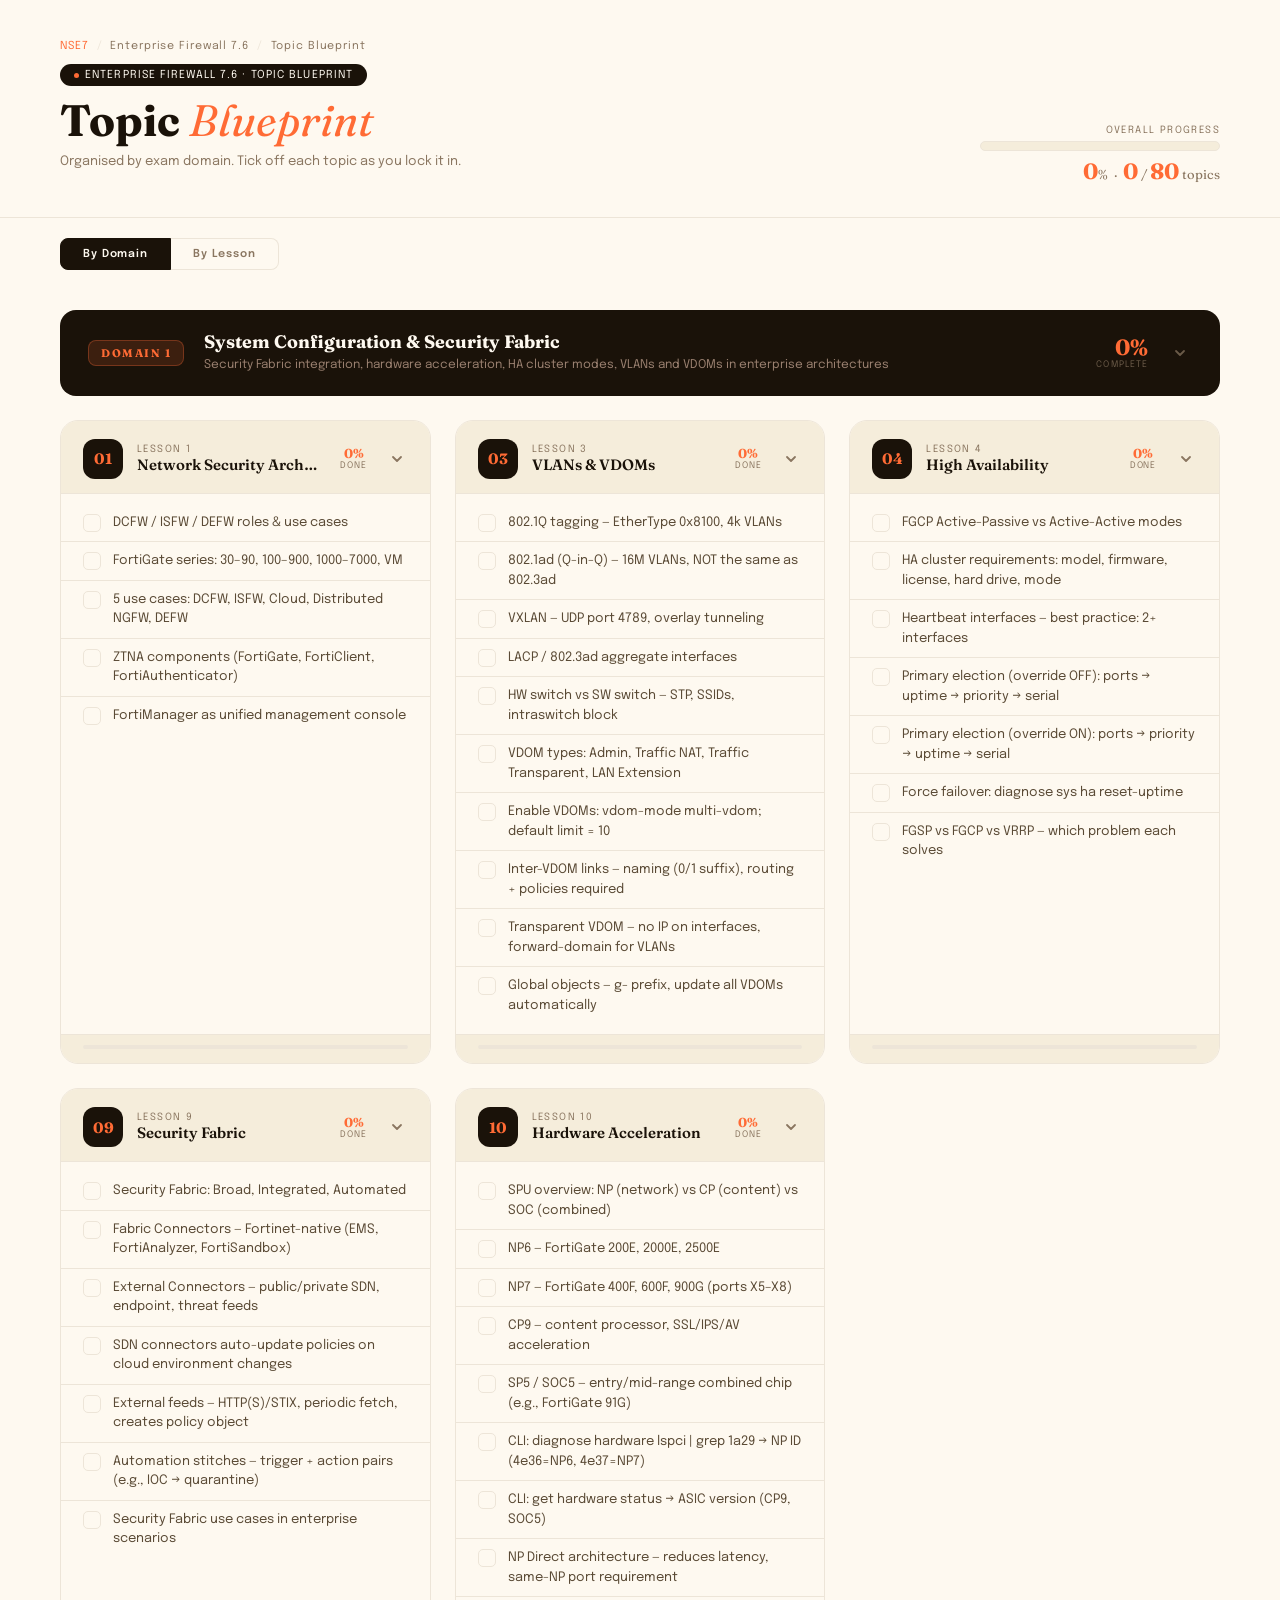
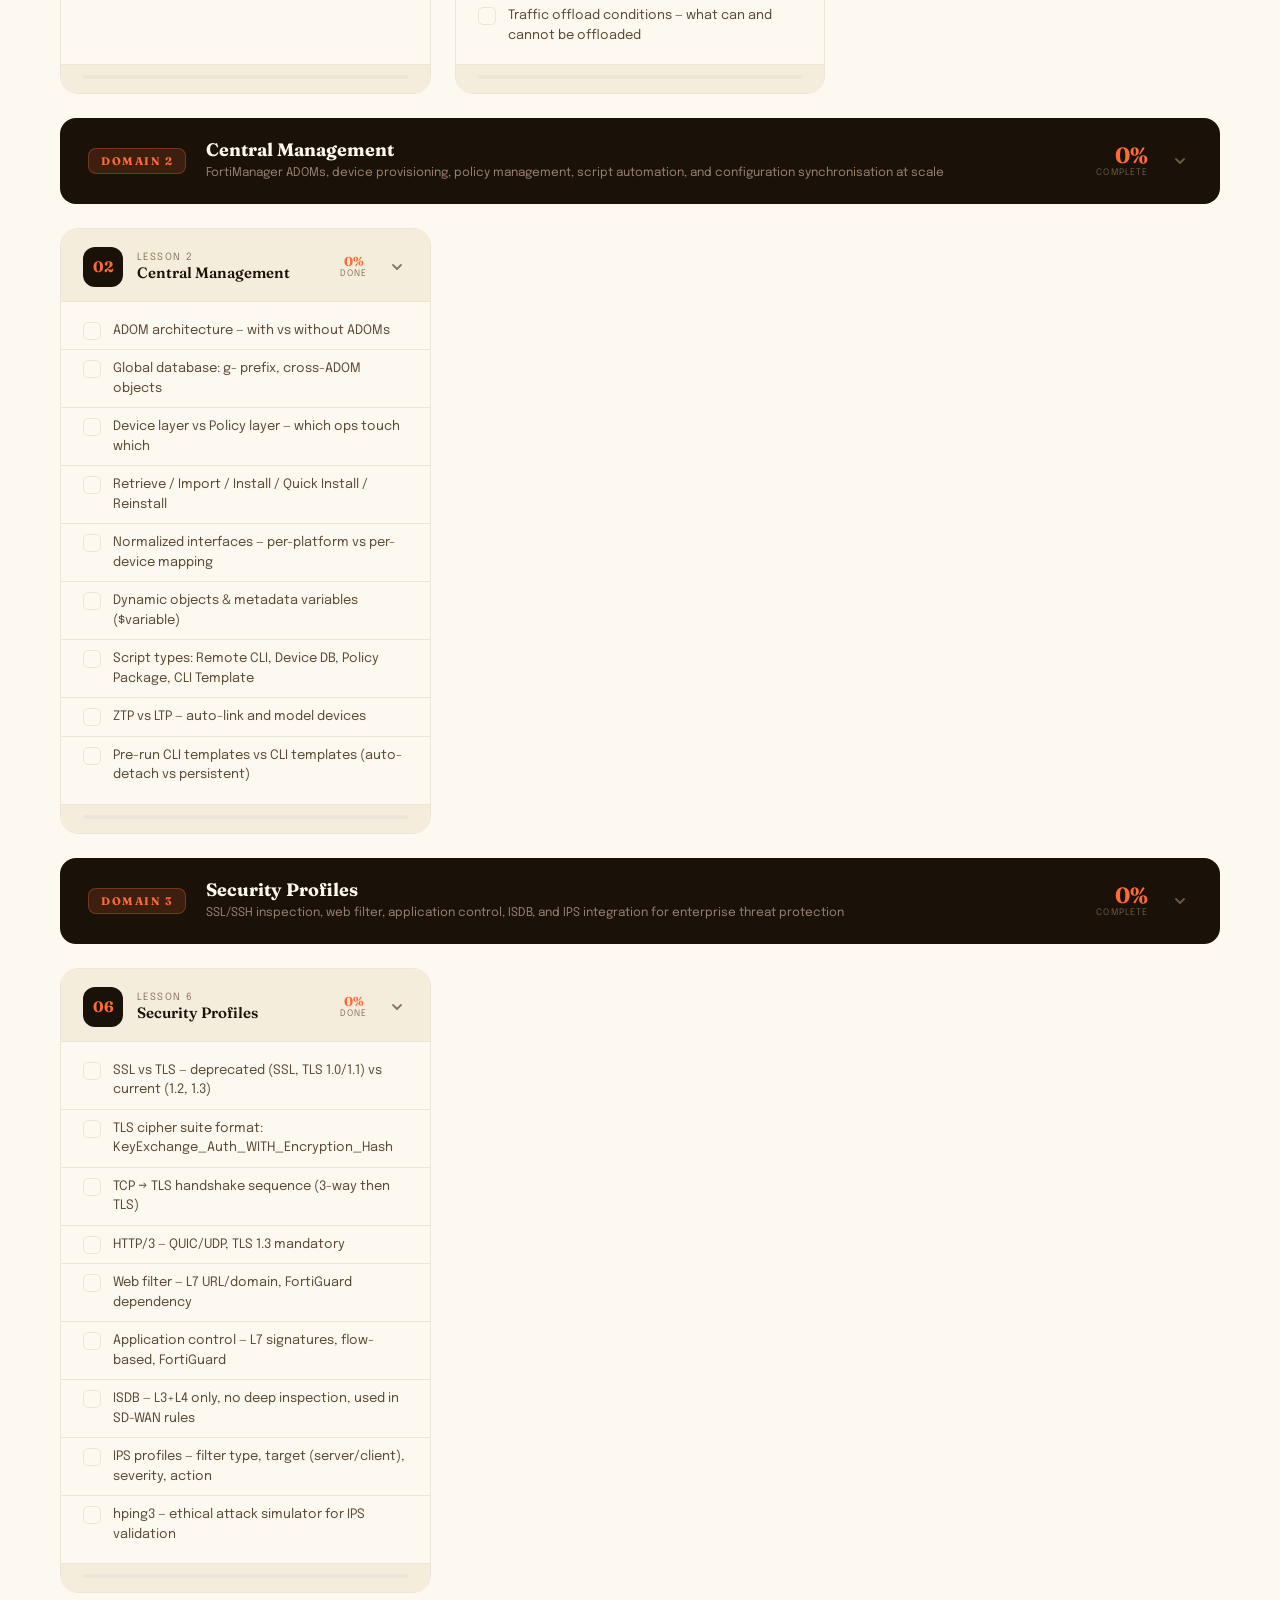
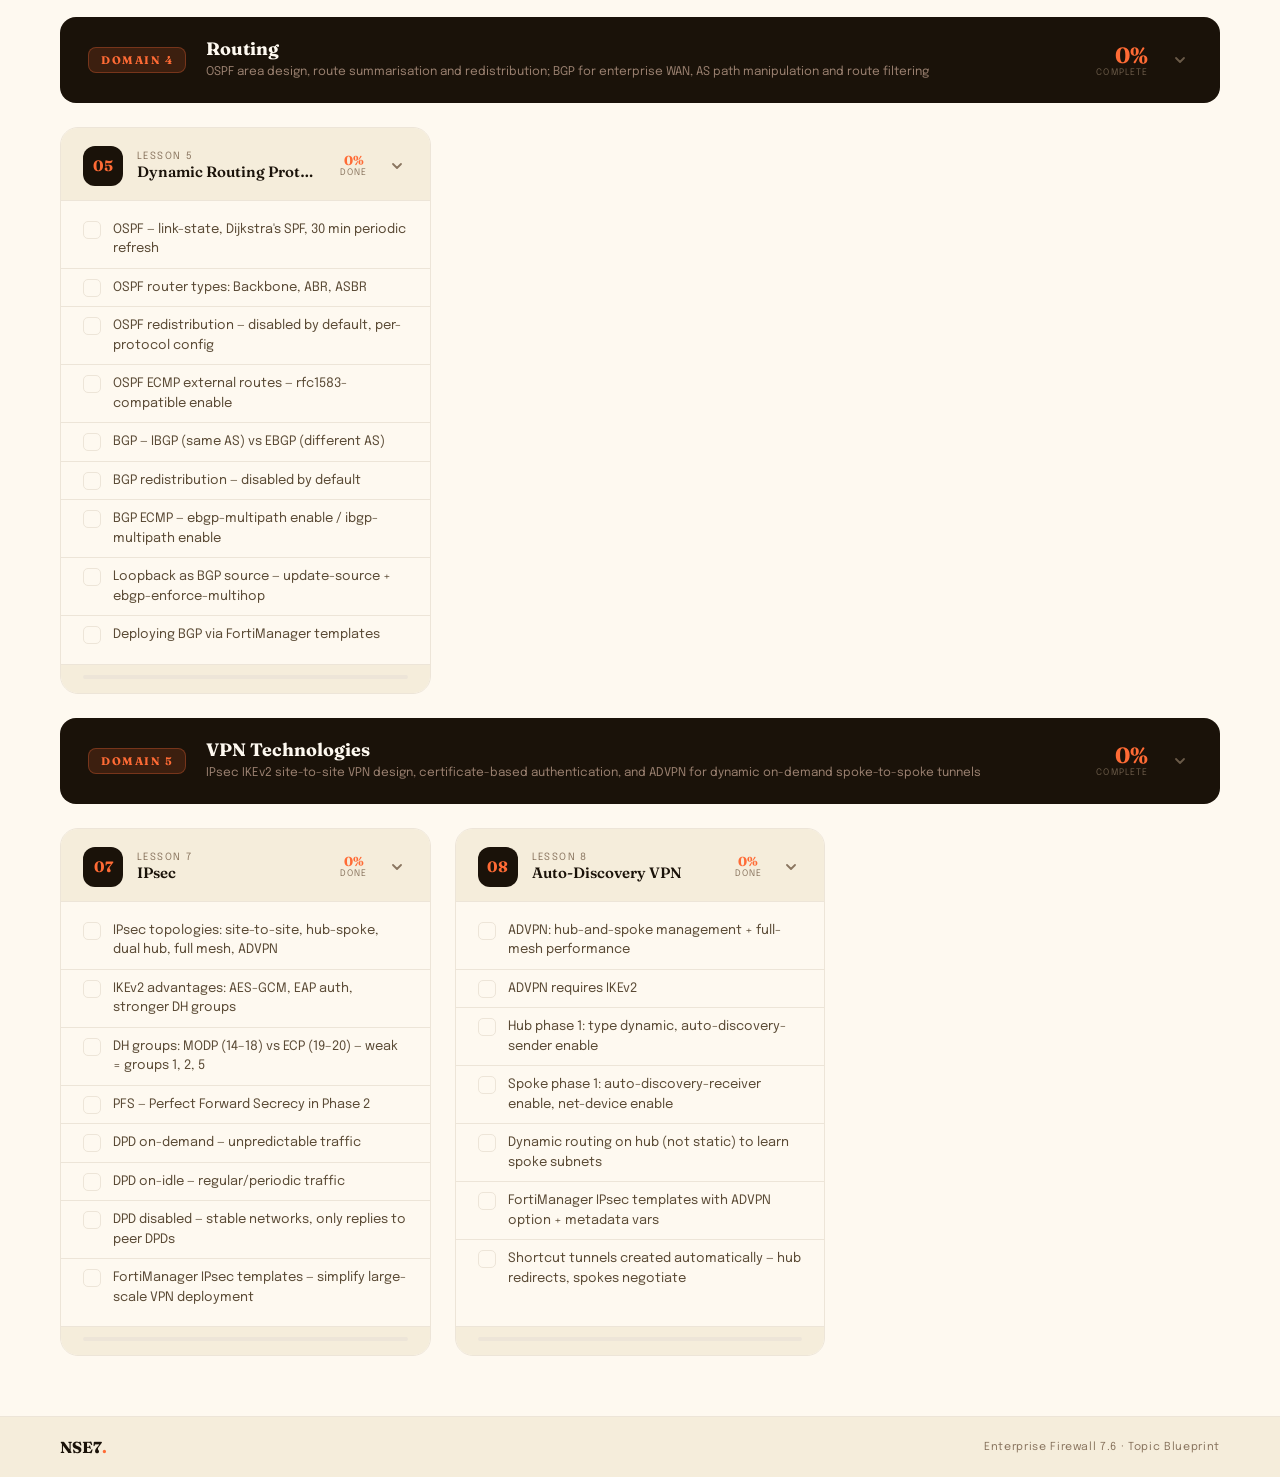
==== pages/enterprise-firewall-blueprint.html @ a0020c6c "add a" ====
<!DOCTYPE html>
<html lang="en">
<head>
<meta charset="UTF-8">
<meta name="viewport" content="width=device-width, initial-scale=1.0">
<title>Enterprise Firewall 7.6 — Topic Blueprint</title>
<link href="https://fonts.googleapis.com/css2?family=Fraunces:ital,wght@0,600;0,700;1,400&family=Epilogue:wght@300;400;500;600&display=swap" rel="stylesheet">
<link rel="stylesheet" href="../assets/template.css">
<style>
  /* ── PAGE LAYOUT ── */
  body { background: var(--cream); }

  .bp-header {
    padding: 40px 60px 32px;
    border-bottom: 1px solid var(--border);
    background: var(--cream);
    display: flex;
    align-items: flex-end;
    justify-content: space-between;
    gap: 32px;
  }
  .bp-header-left { flex: 1; }

  .bp-progress-bar-wrap {
    width: 240px;
    flex-shrink: 0;
    text-align: right;
  }
  .bp-progress-label {
    font-size: 10px;
    letter-spacing: 0.14em;
    color: var(--ink-muted);
    margin-bottom: 6px;
  }
  .bp-progress-track {
    background: var(--cream-dark);
    border: 1px solid var(--border);
    border-radius: 99px;
    height: 10px;
    overflow: hidden;
    margin-bottom: 6px;
  }
  .bp-progress-fill {
    height: 100%;
    border-radius: 99px;
    background: var(--orange);
    transition: width 0.3s ease;
    width: 0%;
  }
  .bp-progress-numbers {
    font-family: 'Fraunces', serif;
    font-size: 13px;
    color: var(--ink-muted);
  }
  .bp-progress-numbers span {
    font-size: 22px;
    color: var(--orange);
    font-weight: 700;
  }

  /* ── GRID ── */
  .bp-grid {
    display: grid;
    grid-template-columns: repeat(auto-fill, minmax(340px, 1fr));
    gap: 24px;
    padding: 40px 60px 60px;
    max-width: 1400px;
    margin: 0 auto;
  }

  /* ── DOMAIN SECTION (wraps header + cards) ── */
  .domain-section {
    grid-column: 1 / -1;
  }

  /* ── DOMAIN CARDS (collapsible sub-grid) ── */
  .domain-cards {
    display: grid;
    grid-template-columns: repeat(auto-fill, minmax(340px, 1fr));
    gap: 24px;
    padding-top: 24px;
    max-height: 5000px;
    overflow: hidden;
    opacity: 1;
    transition: max-height 0.4s ease, padding-top 0.3s ease, opacity 0.25s ease;
  }
  .domain-section.collapsed .domain-cards {
    max-height: 0;
    padding-top: 0;
    opacity: 0;
  }

  /* ── LESSON VIEW — flatten back into main grid ── */
  .bp-grid.view-lesson .domain-section  { display: contents; }
  .bp-grid.view-lesson .domain-header   { display: none !important; }
  .bp-grid.view-lesson .domain-cards    { display: contents; }

  /* ── DOMAIN HEADER ── */
  .domain-header {
    display: flex;
    align-items: center;
    gap: 20px;
    padding: 22px 28px;
    background: var(--ink);
    border-radius: 16px;
    cursor: pointer;
    user-select: none;
    transition: opacity 0.15s;
  }
  .domain-header:hover { opacity: 0.9; }

  /* ── DOMAIN CHEVRON ── */
  .domain-chevron {
    width: 24px;
    height: 24px;
    flex-shrink: 0;
    display: flex;
    align-items: center;
    justify-content: center;
    color: #6a5a48;
    transition: transform 0.22s ease;
  }
  .domain-chevron svg { display: block; }
  .domain-section.collapsed .domain-chevron { transform: rotate(-90deg); }
  .domain-num {
    font-family: 'Fraunces', serif;
    font-size: 11px;
    font-weight: 700;
    letter-spacing: 0.14em;
    color: var(--orange);
    background: rgba(255,107,53,0.15);
    border: 1px solid rgba(255,107,53,0.3);
    border-radius: 8px;
    padding: 5px 12px;
    flex-shrink: 0;
    white-space: nowrap;
  }
  .domain-text { flex: 1; min-width: 0; }
  .domain-name {
    font-family: 'Fraunces', serif;
    font-size: 18px;
    font-weight: 700;
    color: var(--cream);
    line-height: 1.1;
    margin-bottom: 4px;
  }
  .domain-desc {
    font-size: 12px;
    color: #9a8070;
    line-height: 1.5;
  }
  .domain-progress {
    flex-shrink: 0;
    text-align: right;
    min-width: 80px;
  }
  .domain-pct {
    font-family: 'Fraunces', serif;
    font-size: 22px;
    font-weight: 700;
    color: var(--orange);
    line-height: 1;
    display: block;
  }
  .domain-pct-label {
    font-size: 9px;
    letter-spacing: 0.12em;
    color: #6a5a48;
    display: block;
    margin-top: 2px;
  }

  /* ── LESSON CARD ── */
  .lesson-card {
    background: var(--cream);
    border: 1px solid var(--border);
    border-radius: 18px;
    overflow: hidden;
    display: flex;
    flex-direction: column;
  }
  .lesson-card-header {
    padding: 18px 22px 14px;
    border-bottom: 1px solid var(--border);
    display: flex;
    align-items: center;
    gap: 14px;
    background: var(--cream-dark);
    cursor: pointer;
    user-select: none;
    transition: background 0.15s;
  }
  .lesson-card-header:hover { background: #ede5d4; }
  .lesson-card.collapsed .lesson-card-header { border-bottom: none; }

  .lesson-num {
    width: 40px;
    height: 40px;
    border-radius: 12px;
    background: var(--ink);
    color: var(--orange);
    display: flex;
    align-items: center;
    justify-content: center;
    font-family: 'Fraunces', serif;
    font-size: 15px;
    font-weight: 700;
    flex-shrink: 0;
  }
  .lesson-card-title-wrap { flex: 1; min-width: 0; }
  .lesson-card-num-label {
    font-size: 10px;
    letter-spacing: 0.14em;
    color: var(--ink-muted);
    margin-bottom: 2px;
  }
  .lesson-card-title {
    font-family: 'Fraunces', serif;
    font-size: 15px;
    font-weight: 600;
    color: var(--ink);
    line-height: 1.2;
    white-space: nowrap;
    overflow: hidden;
    text-overflow: ellipsis;
  }
  .lesson-card-mini-bar {
    width: 36px;
    flex-shrink: 0;
    text-align: center;
  }
  .lesson-pct {
    font-family: 'Fraunces', serif;
    font-size: 13px;
    font-weight: 700;
    color: var(--orange);
    line-height: 1;
    display: block;
  }
  .lesson-pct-label {
    font-size: 9px;
    letter-spacing: 0.1em;
    color: var(--ink-muted);
    display: block;
    margin-top: 1px;
  }

  /* ── CHEVRON ── */
  .lesson-chevron {
    width: 22px;
    height: 22px;
    flex-shrink: 0;
    display: flex;
    align-items: center;
    justify-content: center;
    color: var(--ink-muted);
    transition: transform 0.22s ease;
  }
  .lesson-chevron svg { display: block; }
  .lesson-card.collapsed .lesson-chevron { transform: rotate(-90deg); }

  /* ── TOPIC LIST (collapsible) ── */
  .topic-list {
    list-style: none;
    padding: 10px 0;
    flex: 1;
    max-height: 2000px;
    overflow: hidden;
    transition: max-height 0.3s ease, padding 0.3s ease;
  }
  .lesson-card.collapsed .topic-list {
    max-height: 0;
    padding-top: 0;
    padding-bottom: 0;
  }

  .topic-item {
    display: flex;
    align-items: flex-start;
    gap: 12px;
    padding: 9px 22px;
    cursor: pointer;
    transition: background 0.12s;
    border-bottom: 1px solid var(--border);
    user-select: none;
  }
  .topic-item:last-child { border-bottom: none; }
  .topic-item:hover { background: var(--orange-light); }
  .topic-item.done { background: var(--green-light); }
  .topic-item.done:hover { background: #dff0e0; }

  .topic-check {
    width: 18px;
    height: 18px;
    border: 1.5px solid var(--border);
    border-radius: 5px;
    flex-shrink: 0;
    margin-top: 1px;
    transition: background 0.15s, border-color 0.15s;
    display: flex;
    align-items: center;
    justify-content: center;
    position: relative;
  }
  .topic-item.done .topic-check {
    background: var(--green);
    border-color: var(--green);
  }
  .topic-item.done .topic-check::after {
    content: '';
    width: 10px;
    height: 6px;
    border-left: 2px solid white;
    border-bottom: 2px solid white;
    transform: rotate(-45deg) translateY(-1px);
    display: block;
  }
  .topic-text {
    font-size: 13px;
    color: var(--ink-soft);
    line-height: 1.5;
    flex: 1;
  }
  .topic-item.done .topic-text {
    text-decoration: line-through;
    color: var(--ink-muted);
  }

  /* ── LESSON FOOTER ── */
  .lesson-card-footer {
    padding: 10px 22px 14px;
    border-top: 1px solid var(--border);
    background: var(--cream-dark);
    max-height: 60px;
    overflow: hidden;
    transition: max-height 0.3s ease, padding 0.3s ease, opacity 0.2s ease;
  }
  .lesson-card.collapsed .lesson-card-footer {
    max-height: 0;
    padding-top: 0;
    padding-bottom: 0;
    opacity: 0;
  }
  .lesson-track-wrap {
    background: var(--border);
    border-radius: 99px;
    height: 4px;
    overflow: hidden;
  }
  .lesson-track-fill {
    height: 100%;
    border-radius: 99px;
    background: var(--green);
    transition: width 0.3s ease;
    width: 0%;
  }

  /* ── VIEW TOGGLE ── */
  .view-toggle {
    display: flex;
    align-items: center;
    gap: 0;
    padding: 20px 60px 0;
    max-width: 1400px;
    margin: 0 auto;
  }
  .view-btn {
    padding: 9px 22px;
    font-size: 11px;
    font-family: 'Epilogue', sans-serif;
    font-weight: 600;
    letter-spacing: 0.08em;
    border: 1px solid var(--border);
    background: var(--cream);
    color: var(--ink-muted);
    cursor: pointer;
    transition: background 0.15s, color 0.15s;
    white-space: nowrap;
  }
  .view-btn:first-child { border-radius: 8px 0 0 8px; }
  .view-btn:last-child  { border-radius: 0 8px 8px 0; border-left: none; }
  .view-btn:hover:not(.active) { background: var(--cream-dark); color: var(--ink); }
  .view-btn.active { background: var(--ink); color: var(--cream); border-color: var(--ink); }

  /* ── RESPONSIVE ── */
  @media (max-width: 900px) {
    .bp-header { padding: 24px 20px 24px; flex-direction: column; align-items: flex-start; }
    .bp-progress-bar-wrap { width: 100%; text-align: left; }
    .view-toggle { padding: 16px 16px 0; }
    .bp-grid { padding: 24px 16px 40px; grid-template-columns: 1fr; }
    .domain-header { flex-wrap: wrap; gap: 12px; }
    .domain-progress { min-width: auto; }
  }
</style>
</head>
<body>

<header class="bp-header">
  <div class="bp-header-left">
    <div class="breadcrumb">
      <a href="../index.html">NSE7</a>
      <span class="breadcrumb-sep">/</span>
      <span>Enterprise Firewall 7.6</span>
      <span class="breadcrumb-sep">/</span>
      <span>Topic Blueprint</span>
    </div>
    <div class="day-badge" style="margin-bottom:12px;">
      <span class="day-badge-dot"></span>
      ENTERPRISE FIREWALL 7.6 · TOPIC BLUEPRINT
    </div>
    <h1>Topic <em>Blueprint</em></h1>
    <p style="font-size:13px;color:var(--ink-muted);margin-top:8px;line-height:1.6;">Organised by exam domain. Tick off each topic as you lock it in.</p>
  </div>
  <div class="bp-progress-bar-wrap">
    <div class="bp-progress-label">OVERALL PROGRESS</div>
    <div class="bp-progress-track">
      <div class="bp-progress-fill" id="global-bar"></div>
    </div>
    <div class="bp-progress-numbers">
      <span id="global-pct">0</span>% &nbsp;·&nbsp; <span id="global-done">0</span> / <span id="global-total">0</span> topics
    </div>
  </div>
</header>

<div class="view-toggle">
  <button class="view-btn active" onclick="setView('domain', this)">By Domain</button>
  <button class="view-btn" onclick="setView('lesson', this)">By Lesson</button>
</div>

<div class="bp-grid">


  <!-- ════════════════════════════════════════════
       DOMAIN 1 — SYSTEM CONFIGURATION & SECURITY FABRIC
       Lessons: 1, 3, 4, 9, 10
       ════════════════════════════════════════════ -->
  <div class="domain-section" data-domain="d1">
  <div class="domain-header" onclick="toggleDomain(this.closest('.domain-section'))">
    <div class="domain-num">DOMAIN 1</div>
    <div class="domain-text">
      <div class="domain-name">System Configuration &amp; Security Fabric</div>
      <div class="domain-desc">Security Fabric integration, hardware acceleration, HA cluster modes, VLANs and VDOMs in enterprise architectures</div>
    </div>
    <div class="domain-progress">
      <span class="domain-pct" id="dpct-d1">0%</span>
      <span class="domain-pct-label">COMPLETE</span>
    </div>
    <div class="domain-chevron">
      <svg width="12" height="12" viewBox="0 0 12 12" fill="none"><path d="M2 4l4 4 4-4" stroke="currentColor" stroke-width="1.8" stroke-linecap="round" stroke-linejoin="round"/></svg>
    </div>
  </div>
  <div class="domain-cards">

  <!-- L1 -->
  <div class="lesson-card" data-lesson="1" data-domain="d1">
    <div class="lesson-card-header" onclick="toggleCard(this.closest('.lesson-card'))">
      <div class="lesson-num">01</div>
      <div class="lesson-card-title-wrap">
        <div class="lesson-card-num-label">LESSON 1</div>
        <div class="lesson-card-title">Network Security Architecture</div>
      </div>
      <div class="lesson-card-mini-bar">
        <span class="lesson-pct" id="pct-1">0%</span>
        <span class="lesson-pct-label">DONE</span>
      </div>
      <div class="lesson-chevron">
        <svg width="12" height="12" viewBox="0 0 12 12" fill="none"><path d="M2 4l4 4 4-4" stroke="currentColor" stroke-width="1.8" stroke-linecap="round" stroke-linejoin="round"/></svg>
      </div>
    </div>
    <ul class="topic-list">
      <li class="topic-item" onclick="event.stopPropagation(); toggleTopic(this, 1)"><div class="topic-check"></div><span class="topic-text">DCFW / ISFW / DEFW roles &amp; use cases</span></li>
      <li class="topic-item" onclick="event.stopPropagation(); toggleTopic(this, 1)"><div class="topic-check"></div><span class="topic-text">FortiGate series: 30–90, 100–900, 1000–7000, VM</span></li>
      <li class="topic-item" onclick="event.stopPropagation(); toggleTopic(this, 1)"><div class="topic-check"></div><span class="topic-text">5 use cases: DCFW, ISFW, Cloud, Distributed NGFW, DEFW</span></li>
      <li class="topic-item" onclick="event.stopPropagation(); toggleTopic(this, 1)"><div class="topic-check"></div><span class="topic-text">ZTNA components (FortiGate, FortiClient, FortiAuthenticator)</span></li>
      <li class="topic-item" onclick="event.stopPropagation(); toggleTopic(this, 1)"><div class="topic-check"></div><span class="topic-text">FortiManager as unified management console</span></li>
    </ul>
    <div class="lesson-card-footer">
      <div class="lesson-track-wrap"><div class="lesson-track-fill" id="bar-1"></div></div>
    </div>
  </div>

  <!-- L3 -->
  <div class="lesson-card" data-lesson="3" data-domain="d1">
    <div class="lesson-card-header" onclick="toggleCard(this.closest('.lesson-card'))">
      <div class="lesson-num">03</div>
      <div class="lesson-card-title-wrap">
        <div class="lesson-card-num-label">LESSON 3</div>
        <div class="lesson-card-title">VLANs &amp; VDOMs</div>
      </div>
      <div class="lesson-card-mini-bar">
        <span class="lesson-pct" id="pct-3">0%</span>
        <span class="lesson-pct-label">DONE</span>
      </div>
      <div class="lesson-chevron">
        <svg width="12" height="12" viewBox="0 0 12 12" fill="none"><path d="M2 4l4 4 4-4" stroke="currentColor" stroke-width="1.8" stroke-linecap="round" stroke-linejoin="round"/></svg>
      </div>
    </div>
    <ul class="topic-list">
      <li class="topic-item" onclick="event.stopPropagation(); toggleTopic(this, 3)"><div class="topic-check"></div><span class="topic-text">802.1Q tagging — EtherType 0x8100, 4k VLANs</span></li>
      <li class="topic-item" onclick="event.stopPropagation(); toggleTopic(this, 3)"><div class="topic-check"></div><span class="topic-text">802.1ad (Q-in-Q) — 16M VLANs, NOT the same as 802.3ad</span></li>
      <li class="topic-item" onclick="event.stopPropagation(); toggleTopic(this, 3)"><div class="topic-check"></div><span class="topic-text">VXLAN — UDP port 4789, overlay tunneling</span></li>
      <li class="topic-item" onclick="event.stopPropagation(); toggleTopic(this, 3)"><div class="topic-check"></div><span class="topic-text">LACP / 802.3ad aggregate interfaces</span></li>
      <li class="topic-item" onclick="event.stopPropagation(); toggleTopic(this, 3)"><div class="topic-check"></div><span class="topic-text">HW switch vs SW switch — STP, SSIDs, intraswitch block</span></li>
      <li class="topic-item" onclick="event.stopPropagation(); toggleTopic(this, 3)"><div class="topic-check"></div><span class="topic-text">VDOM types: Admin, Traffic NAT, Traffic Transparent, LAN Extension</span></li>
      <li class="topic-item" onclick="event.stopPropagation(); toggleTopic(this, 3)"><div class="topic-check"></div><span class="topic-text">Enable VDOMs: vdom-mode multi-vdom; default limit = 10</span></li>
      <li class="topic-item" onclick="event.stopPropagation(); toggleTopic(this, 3)"><div class="topic-check"></div><span class="topic-text">Inter-VDOM links — naming (0/1 suffix), routing + policies required</span></li>
      <li class="topic-item" onclick="event.stopPropagation(); toggleTopic(this, 3)"><div class="topic-check"></div><span class="topic-text">Transparent VDOM — no IP on interfaces, forward-domain for VLANs</span></li>
      <li class="topic-item" onclick="event.stopPropagation(); toggleTopic(this, 3)"><div class="topic-check"></div><span class="topic-text">Global objects — g- prefix, update all VDOMs automatically</span></li>
    </ul>
    <div class="lesson-card-footer">
      <div class="lesson-track-wrap"><div class="lesson-track-fill" id="bar-3"></div></div>
    </div>
  </div>

  <!-- L4 -->
  <div class="lesson-card" data-lesson="4" data-domain="d1">
    <div class="lesson-card-header" onclick="toggleCard(this.closest('.lesson-card'))">
      <div class="lesson-num">04</div>
      <div class="lesson-card-title-wrap">
        <div class="lesson-card-num-label">LESSON 4</div>
        <div class="lesson-card-title">High Availability</div>
      </div>
      <div class="lesson-card-mini-bar">
        <span class="lesson-pct" id="pct-4">0%</span>
        <span class="lesson-pct-label">DONE</span>
      </div>
      <div class="lesson-chevron">
        <svg width="12" height="12" viewBox="0 0 12 12" fill="none"><path d="M2 4l4 4 4-4" stroke="currentColor" stroke-width="1.8" stroke-linecap="round" stroke-linejoin="round"/></svg>
      </div>
    </div>
    <ul class="topic-list">
      <li class="topic-item" onclick="event.stopPropagation(); toggleTopic(this, 4)"><div class="topic-check"></div><span class="topic-text">FGCP Active-Passive vs Active-Active modes</span></li>
      <li class="topic-item" onclick="event.stopPropagation(); toggleTopic(this, 4)"><div class="topic-check"></div><span class="topic-text">HA cluster requirements: model, firmware, license, hard drive, mode</span></li>
      <li class="topic-item" onclick="event.stopPropagation(); toggleTopic(this, 4)"><div class="topic-check"></div><span class="topic-text">Heartbeat interfaces — best practice: 2+ interfaces</span></li>
      <li class="topic-item" onclick="event.stopPropagation(); toggleTopic(this, 4)"><div class="topic-check"></div><span class="topic-text">Primary election (override OFF): ports → uptime → priority → serial</span></li>
      <li class="topic-item" onclick="event.stopPropagation(); toggleTopic(this, 4)"><div class="topic-check"></div><span class="topic-text">Primary election (override ON): ports → priority → uptime → serial</span></li>
      <li class="topic-item" onclick="event.stopPropagation(); toggleTopic(this, 4)"><div class="topic-check"></div><span class="topic-text">Force failover: diagnose sys ha reset-uptime</span></li>
      <li class="topic-item" onclick="event.stopPropagation(); toggleTopic(this, 4)"><div class="topic-check"></div><span class="topic-text">FGSP vs FGCP vs VRRP — which problem each solves</span></li>
    </ul>
    <div class="lesson-card-footer">
      <div class="lesson-track-wrap"><div class="lesson-track-fill" id="bar-4"></div></div>
    </div>
  </div>

  <!-- L9 -->
  <div class="lesson-card" data-lesson="9" data-domain="d1">
    <div class="lesson-card-header" onclick="toggleCard(this.closest('.lesson-card'))">
      <div class="lesson-num">09</div>
      <div class="lesson-card-title-wrap">
        <div class="lesson-card-num-label">LESSON 9</div>
        <div class="lesson-card-title">Security Fabric</div>
      </div>
      <div class="lesson-card-mini-bar">
        <span class="lesson-pct" id="pct-9">0%</span>
        <span class="lesson-pct-label">DONE</span>
      </div>
      <div class="lesson-chevron">
        <svg width="12" height="12" viewBox="0 0 12 12" fill="none"><path d="M2 4l4 4 4-4" stroke="currentColor" stroke-width="1.8" stroke-linecap="round" stroke-linejoin="round"/></svg>
      </div>
    </div>
    <ul class="topic-list">
      <li class="topic-item" onclick="event.stopPropagation(); toggleTopic(this, 9)"><div class="topic-check"></div><span class="topic-text">Security Fabric: Broad, Integrated, Automated</span></li>
      <li class="topic-item" onclick="event.stopPropagation(); toggleTopic(this, 9)"><div class="topic-check"></div><span class="topic-text">Fabric Connectors — Fortinet-native (EMS, FortiAnalyzer, FortiSandbox)</span></li>
      <li class="topic-item" onclick="event.stopPropagation(); toggleTopic(this, 9)"><div class="topic-check"></div><span class="topic-text">External Connectors — public/private SDN, endpoint, threat feeds</span></li>
      <li class="topic-item" onclick="event.stopPropagation(); toggleTopic(this, 9)"><div class="topic-check"></div><span class="topic-text">SDN connectors auto-update policies on cloud environment changes</span></li>
      <li class="topic-item" onclick="event.stopPropagation(); toggleTopic(this, 9)"><div class="topic-check"></div><span class="topic-text">External feeds — HTTP(S)/STIX, periodic fetch, creates policy object</span></li>
      <li class="topic-item" onclick="event.stopPropagation(); toggleTopic(this, 9)"><div class="topic-check"></div><span class="topic-text">Automation stitches — trigger + action pairs (e.g., IOC → quarantine)</span></li>
      <li class="topic-item" onclick="event.stopPropagation(); toggleTopic(this, 9)"><div class="topic-check"></div><span class="topic-text">Security Fabric use cases in enterprise scenarios</span></li>
    </ul>
    <div class="lesson-card-footer">
      <div class="lesson-track-wrap"><div class="lesson-track-fill" id="bar-9"></div></div>
    </div>
  </div>

  <!-- L10 -->
  <div class="lesson-card" data-lesson="10" data-domain="d1">
    <div class="lesson-card-header" onclick="toggleCard(this.closest('.lesson-card'))">
      <div class="lesson-num">10</div>
      <div class="lesson-card-title-wrap">
        <div class="lesson-card-num-label">LESSON 10</div>
        <div class="lesson-card-title">Hardware Acceleration</div>
      </div>
      <div class="lesson-card-mini-bar">
        <span class="lesson-pct" id="pct-10">0%</span>
        <span class="lesson-pct-label">DONE</span>
      </div>
      <div class="lesson-chevron">
        <svg width="12" height="12" viewBox="0 0 12 12" fill="none"><path d="M2 4l4 4 4-4" stroke="currentColor" stroke-width="1.8" stroke-linecap="round" stroke-linejoin="round"/></svg>
      </div>
    </div>
    <ul class="topic-list">
      <li class="topic-item" onclick="event.stopPropagation(); toggleTopic(this, 10)"><div class="topic-check"></div><span class="topic-text">SPU overview: NP (network) vs CP (content) vs SOC (combined)</span></li>
      <li class="topic-item" onclick="event.stopPropagation(); toggleTopic(this, 10)"><div class="topic-check"></div><span class="topic-text">NP6 — FortiGate 200E, 2000E, 2500E</span></li>
      <li class="topic-item" onclick="event.stopPropagation(); toggleTopic(this, 10)"><div class="topic-check"></div><span class="topic-text">NP7 — FortiGate 400F, 600F, 900G (ports X5–X8)</span></li>
      <li class="topic-item" onclick="event.stopPropagation(); toggleTopic(this, 10)"><div class="topic-check"></div><span class="topic-text">CP9 — content processor, SSL/IPS/AV acceleration</span></li>
      <li class="topic-item" onclick="event.stopPropagation(); toggleTopic(this, 10)"><div class="topic-check"></div><span class="topic-text">SP5 / SOC5 — entry/mid-range combined chip (e.g., FortiGate 91G)</span></li>
      <li class="topic-item" onclick="event.stopPropagation(); toggleTopic(this, 10)"><div class="topic-check"></div><span class="topic-text">CLI: diagnose hardware lspci | grep 1a29 → NP ID (4e36=NP6, 4e37=NP7)</span></li>
      <li class="topic-item" onclick="event.stopPropagation(); toggleTopic(this, 10)"><div class="topic-check"></div><span class="topic-text">CLI: get hardware status → ASIC version (CP9, SOC5)</span></li>
      <li class="topic-item" onclick="event.stopPropagation(); toggleTopic(this, 10)"><div class="topic-check"></div><span class="topic-text">NP Direct architecture — reduces latency, same-NP port requirement</span></li>
      <li class="topic-item" onclick="event.stopPropagation(); toggleTopic(this, 10)"><div class="topic-check"></div><span class="topic-text">Traffic offload conditions — what can and cannot be offloaded</span></li>
    </ul>
    <div class="lesson-card-footer">
      <div class="lesson-track-wrap"><div class="lesson-track-fill" id="bar-10"></div></div>
    </div>
  </div>


  </div><!-- end domain-cards d1 -->
  </div><!-- end domain-section d1 -->

  <!-- ════════════════════════════════════════════
       DOMAIN 2 — CENTRAL MANAGEMENT
       Lessons: 2
       ════════════════════════════════════════════ -->
  <div class="domain-section" data-domain="d2">
  <div class="domain-header" onclick="toggleDomain(this.closest('.domain-section'))">
    <div class="domain-num">DOMAIN 2</div>
    <div class="domain-text">
      <div class="domain-name">Central Management</div>
      <div class="domain-desc">FortiManager ADOMs, device provisioning, policy management, script automation, and configuration synchronisation at scale</div>
    </div>
    <div class="domain-progress">
      <span class="domain-pct" id="dpct-d2">0%</span>
      <span class="domain-pct-label">COMPLETE</span>
    </div>
    <div class="domain-chevron">
      <svg width="12" height="12" viewBox="0 0 12 12" fill="none"><path d="M2 4l4 4 4-4" stroke="currentColor" stroke-width="1.8" stroke-linecap="round" stroke-linejoin="round"/></svg>
    </div>
  </div>
  <div class="domain-cards">

  <!-- L2 -->
  <div class="lesson-card" data-lesson="2" data-domain="d2">
    <div class="lesson-card-header" onclick="toggleCard(this.closest('.lesson-card'))">
      <div class="lesson-num">02</div>
      <div class="lesson-card-title-wrap">
        <div class="lesson-card-num-label">LESSON 2</div>
        <div class="lesson-card-title">Central Management</div>
      </div>
      <div class="lesson-card-mini-bar">
        <span class="lesson-pct" id="pct-2">0%</span>
        <span class="lesson-pct-label">DONE</span>
      </div>
      <div class="lesson-chevron">
        <svg width="12" height="12" viewBox="0 0 12 12" fill="none"><path d="M2 4l4 4 4-4" stroke="currentColor" stroke-width="1.8" stroke-linecap="round" stroke-linejoin="round"/></svg>
      </div>
    </div>
    <ul class="topic-list">
      <li class="topic-item" onclick="event.stopPropagation(); toggleTopic(this, 2)"><div class="topic-check"></div><span class="topic-text">ADOM architecture — with vs without ADOMs</span></li>
      <li class="topic-item" onclick="event.stopPropagation(); toggleTopic(this, 2)"><div class="topic-check"></div><span class="topic-text">Global database: g- prefix, cross-ADOM objects</span></li>
      <li class="topic-item" onclick="event.stopPropagation(); toggleTopic(this, 2)"><div class="topic-check"></div><span class="topic-text">Device layer vs Policy layer — which ops touch which</span></li>
      <li class="topic-item" onclick="event.stopPropagation(); toggleTopic(this, 2)"><div class="topic-check"></div><span class="topic-text">Retrieve / Import / Install / Quick Install / Reinstall</span></li>
      <li class="topic-item" onclick="event.stopPropagation(); toggleTopic(this, 2)"><div class="topic-check"></div><span class="topic-text">Normalized interfaces — per-platform vs per-device mapping</span></li>
      <li class="topic-item" onclick="event.stopPropagation(); toggleTopic(this, 2)"><div class="topic-check"></div><span class="topic-text">Dynamic objects &amp; metadata variables ($variable)</span></li>
      <li class="topic-item" onclick="event.stopPropagation(); toggleTopic(this, 2)"><div class="topic-check"></div><span class="topic-text">Script types: Remote CLI, Device DB, Policy Package, CLI Template</span></li>
      <li class="topic-item" onclick="event.stopPropagation(); toggleTopic(this, 2)"><div class="topic-check"></div><span class="topic-text">ZTP vs LTP — auto-link and model devices</span></li>
      <li class="topic-item" onclick="event.stopPropagation(); toggleTopic(this, 2)"><div class="topic-check"></div><span class="topic-text">Pre-run CLI templates vs CLI templates (auto-detach vs persistent)</span></li>
    </ul>
    <div class="lesson-card-footer">
      <div class="lesson-track-wrap"><div class="lesson-track-fill" id="bar-2"></div></div>
    </div>
  </div>


  </div><!-- end domain-cards d2 -->
  </div><!-- end domain-section d2 -->

  <!-- ════════════════════════════════════════════
       DOMAIN 3 — SECURITY PROFILES
       Lessons: 6
       ════════════════════════════════════════════ -->
  <div class="domain-section" data-domain="d3">
  <div class="domain-header" onclick="toggleDomain(this.closest('.domain-section'))">
    <div class="domain-num">DOMAIN 3</div>
    <div class="domain-text">
      <div class="domain-name">Security Profiles</div>
      <div class="domain-desc">SSL/SSH inspection, web filter, application control, ISDB, and IPS integration for enterprise threat protection</div>
    </div>
    <div class="domain-progress">
      <span class="domain-pct" id="dpct-d3">0%</span>
      <span class="domain-pct-label">COMPLETE</span>
    </div>
    <div class="domain-chevron">
      <svg width="12" height="12" viewBox="0 0 12 12" fill="none"><path d="M2 4l4 4 4-4" stroke="currentColor" stroke-width="1.8" stroke-linecap="round" stroke-linejoin="round"/></svg>
    </div>
  </div>
  <div class="domain-cards">

  <!-- L6 -->
  <div class="lesson-card" data-lesson="6" data-domain="d3">
    <div class="lesson-card-header" onclick="toggleCard(this.closest('.lesson-card'))">
      <div class="lesson-num">06</div>
      <div class="lesson-card-title-wrap">
        <div class="lesson-card-num-label">LESSON 6</div>
        <div class="lesson-card-title">Security Profiles</div>
      </div>
      <div class="lesson-card-mini-bar">
        <span class="lesson-pct" id="pct-6">0%</span>
        <span class="lesson-pct-label">DONE</span>
      </div>
      <div class="lesson-chevron">
        <svg width="12" height="12" viewBox="0 0 12 12" fill="none"><path d="M2 4l4 4 4-4" stroke="currentColor" stroke-width="1.8" stroke-linecap="round" stroke-linejoin="round"/></svg>
      </div>
    </div>
    <ul class="topic-list">
      <li class="topic-item" onclick="event.stopPropagation(); toggleTopic(this, 6)"><div class="topic-check"></div><span class="topic-text">SSL vs TLS — deprecated (SSL, TLS 1.0/1.1) vs current (1.2, 1.3)</span></li>
      <li class="topic-item" onclick="event.stopPropagation(); toggleTopic(this, 6)"><div class="topic-check"></div><span class="topic-text">TLS cipher suite format: KeyExchange_Auth_WITH_Encryption_Hash</span></li>
      <li class="topic-item" onclick="event.stopPropagation(); toggleTopic(this, 6)"><div class="topic-check"></div><span class="topic-text">TCP → TLS handshake sequence (3-way then TLS)</span></li>
      <li class="topic-item" onclick="event.stopPropagation(); toggleTopic(this, 6)"><div class="topic-check"></div><span class="topic-text">HTTP/3 — QUIC/UDP, TLS 1.3 mandatory</span></li>
      <li class="topic-item" onclick="event.stopPropagation(); toggleTopic(this, 6)"><div class="topic-check"></div><span class="topic-text">Web filter — L7 URL/domain, FortiGuard dependency</span></li>
      <li class="topic-item" onclick="event.stopPropagation(); toggleTopic(this, 6)"><div class="topic-check"></div><span class="topic-text">Application control — L7 signatures, flow-based, FortiGuard</span></li>
      <li class="topic-item" onclick="event.stopPropagation(); toggleTopic(this, 6)"><div class="topic-check"></div><span class="topic-text">ISDB — L3+L4 only, no deep inspection, used in SD-WAN rules</span></li>
      <li class="topic-item" onclick="event.stopPropagation(); toggleTopic(this, 6)"><div class="topic-check"></div><span class="topic-text">IPS profiles — filter type, target (server/client), severity, action</span></li>
      <li class="topic-item" onclick="event.stopPropagation(); toggleTopic(this, 6)"><div class="topic-check"></div><span class="topic-text">hping3 — ethical attack simulator for IPS validation</span></li>
    </ul>
    <div class="lesson-card-footer">
      <div class="lesson-track-wrap"><div class="lesson-track-fill" id="bar-6"></div></div>
    </div>
  </div>


  </div><!-- end domain-cards d3 -->
  </div><!-- end domain-section d3 -->

  <!-- ════════════════════════════════════════════
       DOMAIN 4 — ROUTING
       Lessons: 5
       ════════════════════════════════════════════ -->
  <div class="domain-section" data-domain="d4">
  <div class="domain-header" onclick="toggleDomain(this.closest('.domain-section'))">
    <div class="domain-num">DOMAIN 4</div>
    <div class="domain-text">
      <div class="domain-name">Routing</div>
      <div class="domain-desc">OSPF area design, route summarisation and redistribution; BGP for enterprise WAN, AS path manipulation and route filtering</div>
    </div>
    <div class="domain-progress">
      <span class="domain-pct" id="dpct-d4">0%</span>
      <span class="domain-pct-label">COMPLETE</span>
    </div>
    <div class="domain-chevron">
      <svg width="12" height="12" viewBox="0 0 12 12" fill="none"><path d="M2 4l4 4 4-4" stroke="currentColor" stroke-width="1.8" stroke-linecap="round" stroke-linejoin="round"/></svg>
    </div>
  </div>
  <div class="domain-cards">

  <!-- L5 -->
  <div class="lesson-card" data-lesson="5" data-domain="d4">
    <div class="lesson-card-header" onclick="toggleCard(this.closest('.lesson-card'))">
      <div class="lesson-num">05</div>
      <div class="lesson-card-title-wrap">
        <div class="lesson-card-num-label">LESSON 5</div>
        <div class="lesson-card-title">Dynamic Routing Protocols</div>
      </div>
      <div class="lesson-card-mini-bar">
        <span class="lesson-pct" id="pct-5">0%</span>
        <span class="lesson-pct-label">DONE</span>
      </div>
      <div class="lesson-chevron">
        <svg width="12" height="12" viewBox="0 0 12 12" fill="none"><path d="M2 4l4 4 4-4" stroke="currentColor" stroke-width="1.8" stroke-linecap="round" stroke-linejoin="round"/></svg>
      </div>
    </div>
    <ul class="topic-list">
      <li class="topic-item" onclick="event.stopPropagation(); toggleTopic(this, 5)"><div class="topic-check"></div><span class="topic-text">OSPF — link-state, Dijkstra's SPF, 30 min periodic refresh</span></li>
      <li class="topic-item" onclick="event.stopPropagation(); toggleTopic(this, 5)"><div class="topic-check"></div><span class="topic-text">OSPF router types: Backbone, ABR, ASBR</span></li>
      <li class="topic-item" onclick="event.stopPropagation(); toggleTopic(this, 5)"><div class="topic-check"></div><span class="topic-text">OSPF redistribution — disabled by default, per-protocol config</span></li>
      <li class="topic-item" onclick="event.stopPropagation(); toggleTopic(this, 5)"><div class="topic-check"></div><span class="topic-text">OSPF ECMP external routes — rfc1583-compatible enable</span></li>
      <li class="topic-item" onclick="event.stopPropagation(); toggleTopic(this, 5)"><div class="topic-check"></div><span class="topic-text">BGP — IBGP (same AS) vs EBGP (different AS)</span></li>
      <li class="topic-item" onclick="event.stopPropagation(); toggleTopic(this, 5)"><div class="topic-check"></div><span class="topic-text">BGP redistribution — disabled by default</span></li>
      <li class="topic-item" onclick="event.stopPropagation(); toggleTopic(this, 5)"><div class="topic-check"></div><span class="topic-text">BGP ECMP — ebgp-multipath enable / ibgp-multipath enable</span></li>
      <li class="topic-item" onclick="event.stopPropagation(); toggleTopic(this, 5)"><div class="topic-check"></div><span class="topic-text">Loopback as BGP source — update-source + ebgp-enforce-multihop</span></li>
      <li class="topic-item" onclick="event.stopPropagation(); toggleTopic(this, 5)"><div class="topic-check"></div><span class="topic-text">Deploying BGP via FortiManager templates</span></li>
    </ul>
    <div class="lesson-card-footer">
      <div class="lesson-track-wrap"><div class="lesson-track-fill" id="bar-5"></div></div>
    </div>
  </div>


  </div><!-- end domain-cards d4 -->
  </div><!-- end domain-section d4 -->

  <!-- ════════════════════════════════════════════
       DOMAIN 5 — VPN TECHNOLOGIES
       Lessons: 7, 8
       ════════════════════════════════════════════ -->
  <div class="domain-section" data-domain="d5">
  <div class="domain-header" onclick="toggleDomain(this.closest('.domain-section'))">
    <div class="domain-num">DOMAIN 5</div>
    <div class="domain-text">
      <div class="domain-name">VPN Technologies</div>
      <div class="domain-desc">IPsec IKEv2 site-to-site VPN design, certificate-based authentication, and ADVPN for dynamic on-demand spoke-to-spoke tunnels</div>
    </div>
    <div class="domain-progress">
      <span class="domain-pct" id="dpct-d5">0%</span>
      <span class="domain-pct-label">COMPLETE</span>
    </div>
    <div class="domain-chevron">
      <svg width="12" height="12" viewBox="0 0 12 12" fill="none"><path d="M2 4l4 4 4-4" stroke="currentColor" stroke-width="1.8" stroke-linecap="round" stroke-linejoin="round"/></svg>
    </div>
  </div>
  <div class="domain-cards">

  <!-- L7 -->
  <div class="lesson-card" data-lesson="7" data-domain="d5">
    <div class="lesson-card-header" onclick="toggleCard(this.closest('.lesson-card'))">
      <div class="lesson-num">07</div>
      <div class="lesson-card-title-wrap">
        <div class="lesson-card-num-label">LESSON 7</div>
        <div class="lesson-card-title">IPsec</div>
      </div>
      <div class="lesson-card-mini-bar">
        <span class="lesson-pct" id="pct-7">0%</span>
        <span class="lesson-pct-label">DONE</span>
      </div>
      <div class="lesson-chevron">
        <svg width="12" height="12" viewBox="0 0 12 12" fill="none"><path d="M2 4l4 4 4-4" stroke="currentColor" stroke-width="1.8" stroke-linecap="round" stroke-linejoin="round"/></svg>
      </div>
    </div>
    <ul class="topic-list">
      <li class="topic-item" onclick="event.stopPropagation(); toggleTopic(this, 7)"><div class="topic-check"></div><span class="topic-text">IPsec topologies: site-to-site, hub-spoke, dual hub, full mesh, ADVPN</span></li>
      <li class="topic-item" onclick="event.stopPropagation(); toggleTopic(this, 7)"><div class="topic-check"></div><span class="topic-text">IKEv2 advantages: AES-GCM, EAP auth, stronger DH groups</span></li>
      <li class="topic-item" onclick="event.stopPropagation(); toggleTopic(this, 7)"><div class="topic-check"></div><span class="topic-text">DH groups: MODP (14–18) vs ECP (19–20) — weak = groups 1, 2, 5</span></li>
      <li class="topic-item" onclick="event.stopPropagation(); toggleTopic(this, 7)"><div class="topic-check"></div><span class="topic-text">PFS — Perfect Forward Secrecy in Phase 2</span></li>
      <li class="topic-item" onclick="event.stopPropagation(); toggleTopic(this, 7)"><div class="topic-check"></div><span class="topic-text">DPD on-demand — unpredictable traffic</span></li>
      <li class="topic-item" onclick="event.stopPropagation(); toggleTopic(this, 7)"><div class="topic-check"></div><span class="topic-text">DPD on-idle — regular/periodic traffic</span></li>
      <li class="topic-item" onclick="event.stopPropagation(); toggleTopic(this, 7)"><div class="topic-check"></div><span class="topic-text">DPD disabled — stable networks, only replies to peer DPDs</span></li>
      <li class="topic-item" onclick="event.stopPropagation(); toggleTopic(this, 7)"><div class="topic-check"></div><span class="topic-text">FortiManager IPsec templates — simplify large-scale VPN deployment</span></li>
    </ul>
    <div class="lesson-card-footer">
      <div class="lesson-track-wrap"><div class="lesson-track-fill" id="bar-7"></div></div>
    </div>
  </div>

  <!-- L8 -->
  <div class="lesson-card" data-lesson="8" data-domain="d5">
    <div class="lesson-card-header" onclick="toggleCard(this.closest('.lesson-card'))">
      <div class="lesson-num">08</div>
      <div class="lesson-card-title-wrap">
        <div class="lesson-card-num-label">LESSON 8</div>
        <div class="lesson-card-title">Auto-Discovery VPN</div>
      </div>
      <div class="lesson-card-mini-bar">
        <span class="lesson-pct" id="pct-8">0%</span>
        <span class="lesson-pct-label">DONE</span>
      </div>
      <div class="lesson-chevron">
        <svg width="12" height="12" viewBox="0 0 12 12" fill="none"><path d="M2 4l4 4 4-4" stroke="currentColor" stroke-width="1.8" stroke-linecap="round" stroke-linejoin="round"/></svg>
      </div>
    </div>
    <ul class="topic-list">
      <li class="topic-item" onclick="event.stopPropagation(); toggleTopic(this, 8)"><div class="topic-check"></div><span class="topic-text">ADVPN: hub-and-spoke management + full-mesh performance</span></li>
      <li class="topic-item" onclick="event.stopPropagation(); toggleTopic(this, 8)"><div class="topic-check"></div><span class="topic-text">ADVPN requires IKEv2</span></li>
      <li class="topic-item" onclick="event.stopPropagation(); toggleTopic(this, 8)"><div class="topic-check"></div><span class="topic-text">Hub phase 1: type dynamic, auto-discovery-sender enable</span></li>
      <li class="topic-item" onclick="event.stopPropagation(); toggleTopic(this, 8)"><div class="topic-check"></div><span class="topic-text">Spoke phase 1: auto-discovery-receiver enable, net-device enable</span></li>
      <li class="topic-item" onclick="event.stopPropagation(); toggleTopic(this, 8)"><div class="topic-check"></div><span class="topic-text">Dynamic routing on hub (not static) to learn spoke subnets</span></li>
      <li class="topic-item" onclick="event.stopPropagation(); toggleTopic(this, 8)"><div class="topic-check"></div><span class="topic-text">FortiManager IPsec templates with ADVPN option + metadata vars</span></li>
      <li class="topic-item" onclick="event.stopPropagation(); toggleTopic(this, 8)"><div class="topic-check"></div><span class="topic-text">Shortcut tunnels created automatically — hub redirects, spokes negotiate</span></li>
    </ul>
    <div class="lesson-card-footer">
      <div class="lesson-track-wrap"><div class="lesson-track-fill" id="bar-8"></div></div>
    </div>
  </div>

  </div><!-- end domain-cards d5 -->
  </div><!-- end domain-section d5 -->

</div><!-- end .bp-grid -->

<footer>
  <div class="footer-left">NSE7<span>.</span></div>
  <div class="footer-right">Enterprise Firewall 7.6 · Topic Blueprint</div>
</footer>

<script>
  /* domain → lesson mapping */
  const DOMAIN_LESSONS = {
    d1: [1, 3, 4, 9, 10],
    d2: [2],
    d3: [6],
    d4: [5],
    d5: [7, 8],
  };

  function setView(mode, btn) {
    document.querySelectorAll('.view-btn').forEach(b => b.classList.remove('active'));
    btn.classList.add('active');
    const grid  = document.querySelector('.bp-grid');
    const cards = document.querySelectorAll('.lesson-card');
    if (mode === 'lesson') {
      grid.classList.add('view-lesson');
      cards.forEach(c => c.style.order = parseInt(c.dataset.lesson));
    } else {
      grid.classList.remove('view-lesson');
      cards.forEach(c => c.style.order = '');
    }
  }

  function toggleDomain(section) {
    section.classList.toggle('collapsed');
  }

  function toggleCard(card) {
    card.classList.toggle('collapsed');
  }

  function toggleTopic(li, lesson) {
    li.classList.toggle('done');
    updateLesson(lesson);
    const domain = document.querySelector(`.lesson-card[data-lesson="${lesson}"]`).dataset.domain;
    updateDomain(domain);
    updateGlobal();
  }

  function updateLesson(lesson) {
    const card  = document.querySelector(`.lesson-card[data-lesson="${lesson}"]`);
    const items = card.querySelectorAll('.topic-item');
    const done  = card.querySelectorAll('.topic-item.done').length;
    const pct   = items.length ? Math.round(done / items.length * 100) : 0;
    document.getElementById(`pct-${lesson}`).textContent = pct + '%';
    document.getElementById(`bar-${lesson}`).style.width = pct + '%';
  }

  function updateDomain(domainId) {
    const lessons = DOMAIN_LESSONS[domainId];
    let total = 0, done = 0;
    lessons.forEach(l => {
      const card = document.querySelector(`.lesson-card[data-lesson="${l}"]`);
      if (!card) return;
      total += card.querySelectorAll('.topic-item').length;
      done  += card.querySelectorAll('.topic-item.done').length;
    });
    const pct = total ? Math.round(done / total * 100) : 0;
    document.getElementById(`dpct-${domainId}`).textContent = pct + '%';
  }

  function updateGlobal() {
    const allItems = document.querySelectorAll('.topic-item');
    const allDone  = document.querySelectorAll('.topic-item.done').length;
    const total    = allItems.length;
    const pct      = total ? Math.round(allDone / total * 100) : 0;
    document.getElementById('global-pct').textContent   = pct;
    document.getElementById('global-done').textContent  = allDone;
    document.getElementById('global-total').textContent = total;
    document.getElementById('global-bar').style.width   = pct + '%';
  }

  /* initialise on load */
  updateGlobal();
</script>

</body>
</html>
---- assets/template.css ----
/* ============================================================
   ZDTE Study Guide — Shared Stylesheet
   Fonts: Fraunces (headings) + Epilogue (body)
   <link href="https://fonts.googleapis.com/css2?family=Fraunces:ital,wght@0,600;0,700;1,400&family=Epilogue:wght@300;400;500;600&display=swap" rel="stylesheet">
   ============================================================ */

/* ── TOKENS ── */
:root {
  --cream: #fef9f0;
  --cream-dark: #f5eddb;
  --ink: #1a1209;
  --ink-soft: #5a4a35;
  --ink-muted: #8a7660;
  --orange: #ff6b35;
  --orange-light: #fff3ec;
  --orange-border: #ffd5c0;
  --amber-light: #fffbe6;
  --green: #3a7d44;
  --green-light: #edf7ee;
  --green-border: #b2dfb4;
  --purple: #5c35cc;
  --purple-light: #ece8ff;
  --purple-border: #c8bbff;
  --blue-light: #e8f0fb;
  --blue-border: #b3ccf0;
  --blue: #1a6bcc;
  --red-light: #fce8e8;
  --red-border: #f7c1c1;
  --red: #a32d2d;
  --border: #ede5d8;
}

* { margin: 0; padding: 0; box-sizing: border-box; }

body { font-family: 'Epilogue', sans-serif; background: var(--cream); color: var(--ink); min-height: 100vh; }

/* ── HEADER ── */
header {
  padding: 40px 60px 28px;
  border-bottom: 1px solid var(--border);
  display: flex;
  align-items: flex-start;
  justify-content: space-between;
  gap: 32px;
  background: var(--cream);
}

.header-left { flex: 1; }

.breadcrumb {
  display: flex; align-items: center; gap: 8px;
  font-size: 11px; color: var(--ink-muted); letter-spacing: 0.08em; margin-bottom: 12px;
}
.breadcrumb a { color: var(--orange); text-decoration: none; cursor: pointer; }
.breadcrumb-sep { color: var(--border); }

.day-badge {
  display: inline-flex; align-items: center; gap: 6px;
  background: var(--ink); color: var(--cream);
  padding: 5px 14px; border-radius: 20px;
  font-size: 11px; letter-spacing: 0.1em; margin-bottom: 14px;
}
.day-badge-dot { width: 5px; height: 5px; background: var(--orange); border-radius: 50%; }

h1 { font-family: 'Fraunces', serif; font-size: 44px; font-weight: 700; line-height: 1.0; color: var(--ink); margin-bottom: 10px; }
h1 em { font-style: italic; font-weight: 400; color: var(--orange); }

.header-meta-row { display: flex; flex-wrap: wrap; gap: 10px; align-items: center; margin-top: 14px; }

/* ── TAGS ── */
.tag { padding: 4px 12px; border-radius: 20px; font-size: 11px; font-weight: 500; border: 1px solid; display: inline-block; }
.tag-zia    { background: var(--blue-light);   color: var(--blue);   border-color: var(--blue-border); }
.tag-zpa    { background: var(--green-light);  color: var(--green);  border-color: var(--green-border); }
.tag-arch   { background: var(--amber-light);  color: #a07c00;       border-color: #ffe680; }
.tag-weight { background: var(--orange-light); color: #cc4a18;       border-color: var(--orange-border); }

/* ── PROGRESS CARD ── */
.header-right { display: flex; flex-direction: column; gap: 10px; align-items: flex-end; flex-shrink: 0; }

.progress-card { background: var(--ink); color: var(--cream); padding: 14px 20px; border-radius: 14px; text-align: center; min-width: 110px; }
.progress-card .big { font-family: 'Fraunces', serif; font-size: 32px; font-weight: 700; color: var(--orange); line-height: 1; }
.progress-card .lbl { font-size: 10px; color: #7a6a55; letter-spacing: 0.1em; margin-top: 4px; }

/* ── SECTION NAV ── */
.section-nav {
  display: flex; gap: 0; padding: 0 60px;
  border-bottom: 1px solid var(--border);
  background: var(--cream-dark); overflow-x: auto;
  position: sticky; top: 0; z-index: 100;
}

.nav-tab {
  padding: 14px 20px; font-size: 12px; font-weight: 500;
  color: var(--ink-muted); letter-spacing: 0.06em; cursor: pointer;
  border-bottom: 2px solid transparent; white-space: nowrap;
  transition: color 0.15s, border-color 0.15s;
  background: none; border-top: none; border-left: none; border-right: none;
  font-family: 'Epilogue', sans-serif;
}
.nav-tab:hover { color: var(--ink); }
.nav-tab.active { color: var(--orange); border-bottom-color: var(--orange); }

/* ── MAIN LAYOUT ── */
main { display: grid; grid-template-columns: 1fr 320px; gap: 0; min-height: calc(100vh - 200px); }

.main-content { padding: 36px 48px 60px 60px; border-right: 1px solid var(--border); }
.sidebar { padding: 36px 28px 60px; background: var(--cream-dark); }

/* ── CONTENT BLOCKS ── */
.section-block { margin-bottom: 40px; }

.section-label {
  font-size: 10px; letter-spacing: 0.2em; color: var(--ink-muted);
  margin-bottom: 10px; display: flex; align-items: center; gap: 8px;
}
.section-label::after { content: ''; flex: 1; height: 1px; background: var(--border); }

h2 { font-family: 'Fraunces', serif; font-size: 24px; font-weight: 600; color: var(--ink); margin-bottom: 14px; line-height: 1.2; }
h3 { font-family: 'Fraunces', serif; font-size: 18px; font-weight: 600; color: var(--ink); margin-bottom: 10px; margin-top: 24px; }

p { font-size: 14px; color: var(--ink-soft); line-height: 1.8; margin-bottom: 12px; }

ul.content-list { list-style: none; display: flex; flex-direction: column; gap: 8px; margin-bottom: 16px; }
ul.content-list li { font-size: 14px; color: var(--ink-soft); padding-left: 16px; position: relative; line-height: 1.6; }
ul.content-list li::before { content: '·'; position: absolute; left: 2px; color: var(--orange); font-weight: 700; font-size: 18px; line-height: 1.2; }

/* ── KEY CONCEPT ── */
.key-concept { background: var(--orange-light); border: 1px solid var(--orange-border); border-radius: 10px; padding: 14px 18px; margin-bottom: 16px; font-size: 13px; color: #7a3010; line-height: 1.7; }
.key-concept strong { color: var(--orange); font-weight: 600; }

/* ── DEFINITIONS ── */
.definition { background: var(--cream); border: 1px solid var(--border); border-left: 3px solid var(--orange); border-radius: 0 10px 10px 0; padding: 14px 18px; margin-bottom: 16px; }
.definition-term { font-size: 13px; font-weight: 600; color: var(--ink); margin-bottom: 4px; }
.definition-body { font-size: 13px; color: var(--ink-soft); line-height: 1.7; }

/* ── CALLOUTS ── */
.callout { border-radius: 14px; padding: 18px 20px; margin-bottom: 16px; border: 1px solid; }
.callout-header { display: flex; align-items: center; gap: 8px; font-size: 11px; font-weight: 600; letter-spacing: 0.1em; margin-bottom: 8px; }
.callout-icon { width: 22px; height: 22px; border-radius: 50%; display: flex; align-items: center; justify-content: center; font-size: 11px; flex-shrink: 0; }
.callout-body { font-size: 13px; line-height: 1.7; }

/* Note (amber) */
.callout-note { background: var(--amber-light); border-color: #ffe680; }
.callout-note .callout-header { color: #a07c00; }
.callout-note .callout-icon  { background: #ffe680; color: #a07c00; }
.callout-note .callout-body  { color: #7a5c00; }

/* Analogy (green) */
.callout-analogy { background: var(--green-light); border-color: var(--green-border); }
.callout-analogy .callout-header { color: var(--green); }
.callout-analogy .callout-icon  { background: var(--green-border); color: var(--green); }
.callout-analogy .callout-body  { color: #2a5c32; }

/* Tip (blue) */
.callout-tip { background: var(--blue-light); border-color: var(--blue-border); }
.callout-tip .callout-header { color: var(--blue); }
.callout-tip .callout-icon  { background: var(--blue-border); color: var(--blue); }
.callout-tip .callout-body  { color: #153d7a; }

/* Warning (red) */
.callout-warn { background: var(--red-light); border-color: var(--red-border); }
.callout-warn .callout-header { color: var(--red); }
.callout-warn .callout-icon  { background: var(--red-border); color: var(--red); }
.callout-warn .callout-body  { color: #7a1f1f; }

/* ── COMPARE TABLE ── */
.compare-table { width: 100%; border-collapse: collapse; font-size: 13px; margin-bottom: 20px; }
.compare-table th { background: var(--ink); color: var(--cream); padding: 10px 14px; text-align: left; font-weight: 500; font-size: 11px; letter-spacing: 0.08em; }
.compare-table th:first-child { border-radius: 10px 0 0 0; }
.compare-table th:last-child  { border-radius: 0 10px 0 0; }
.compare-table td { padding: 10px 14px; border-bottom: 1px solid var(--border); color: var(--ink-soft); vertical-align: top; line-height: 1.6; }
.compare-table tr:nth-child(even) td { background: var(--cream-dark); }
.compare-table tr:last-child td:first-child { border-radius: 0 0 0 10px; }
.compare-table tr:last-child td:last-child  { border-radius: 0 0 10px 0; }

/* ── SIDEBAR ── */
.sidebar-section { margin-bottom: 28px; }
.sidebar-label { font-size: 10px; letter-spacing: 0.18em; color: var(--ink-muted); margin-bottom: 10px; padding-bottom: 6px; border-bottom: 1px solid var(--border); }

.subtopic-list { list-style: none; display: flex; flex-direction: column; gap: 4px; }
.subtopic-list li { display: flex; align-items: flex-start; gap: 8px; font-size: 12px; color: var(--ink-soft); padding: 6px 0; border-bottom: 1px solid var(--border); line-height: 1.5; cursor: pointer; }
.subtopic-list li:last-child { border-bottom: none; }
.subtopic-check { width: 14px; height: 14px; border: 1px solid var(--border); border-radius: 3px; flex-shrink: 0; margin-top: 1px; transition: background 0.15s, border-color 0.15s; }
.subtopic-list li.done .subtopic-check { background: var(--green); border-color: var(--green); }
.subtopic-list li.done span { text-decoration: line-through; color: var(--ink-muted); }

.quick-ref { background: var(--ink); border-radius: 12px; padding: 14px 16px; margin-bottom: 10px; }
.quick-ref-term { font-size: 11px; font-weight: 600; color: var(--orange); letter-spacing: 0.06em; margin-bottom: 4px; }
.quick-ref-def  { font-size: 12px; color: #9a8070; line-height: 1.6; }

.sidebar-note { background: var(--amber-light); border: 1px solid #ffe680; border-radius: 10px; padding: 12px 14px; font-size: 12px; color: #7a5c00; line-height: 1.6; margin-bottom: 10px; font-style: italic; }

/* ── SCORE GRID (mock exams) ── */
.score-grid { display: grid; grid-template-columns: 1fr 1fr; gap: 12px; margin: 20px 0 28px; }
.score-card { border-radius: 14px; padding: 16px 18px; border: 1px solid; }
.score-card.strong  { background: var(--green-light);  border-color: var(--green-border); }
.score-card.gap     { background: var(--red-light);    border-color: var(--red-border); }
.score-card.partial { background: var(--amber-light);  border-color: #ffe680; }
.score-card-label  { font-size: 10px; font-weight: 600; letter-spacing: 0.12em; margin-bottom: 5px; }
.score-card.strong  .score-card-label { color: var(--green); }
.score-card.gap     .score-card-label { color: var(--red); }
.score-card.partial .score-card-label { color: #a07c00; }
.score-card-domain { font-family: 'Fraunces', serif; font-size: 15px; font-weight: 600; color: var(--ink); margin-bottom: 6px; }
.score-card-note   { font-size: 12px; line-height: 1.55; }
.score-card.strong  .score-card-note { color: #2a5c32; }
.score-card.gap     .score-card-note { color: #7a1f1f; }
.score-card.partial .score-card-note { color: #7a5c00; }

.overall-score { background: var(--ink); border-radius: 16px; padding: 22px 28px; margin-bottom: 24px; display: flex; align-items: center; gap: 24px; }
.overall-score-num { font-family: 'Fraunces', serif; font-size: 52px; font-weight: 700; color: var(--orange); line-height: 1; flex-shrink: 0; }
.overall-score-detail { flex: 1; }
.overall-score-label { font-size: 11px; letter-spacing: 0.14em; color: #7a6a55; margin-bottom: 6px; }
.overall-score-verdict { font-size: 15px; color: var(--cream); line-height: 1.55; }
.score-bar-wrap  { margin-top: 12px; background: #2e2318; border-radius: 8px; height: 8px; overflow: hidden; }
.score-bar-fill  { height: 100%; border-radius: 8px; background: var(--orange); }

.strong-badge  { display: inline-block; background: var(--green-light);  color: var(--green); border: 1px solid var(--green-border); font-size: 11px; font-weight: 500; padding: 2px 10px; border-radius: 12px; margin-left: 8px; vertical-align: middle; }
.gap-badge     { display: inline-block; background: var(--red-light);    color: var(--red);   border: 1px solid var(--red-border);   font-size: 11px; font-weight: 500; padding: 2px 10px; border-radius: 12px; margin-left: 8px; vertical-align: middle; }
.partial-badge { display: inline-block; background: var(--amber-light);  color: #a07c00;      border: 1px solid #ffe680;             font-size: 11px; font-weight: 500; padding: 2px 10px; border-radius: 12px; margin-left: 8px; vertical-align: middle; }

@media (max-width: 900px) {
  .score-grid { grid-template-columns: 1fr; }
  .overall-score { flex-direction: column; align-items: flex-start; gap: 12px; }
}

/* ── PIPELINE BOX (monospace diagram blocks) ── */
.pipeline-box {
  background: var(--ink);
  color: #d9cfbf;
  border-radius: 10px;
  padding: 16px 20px;
  font-family: 'JetBrains Mono', 'Courier New', monospace;
  font-size: 12px;
  line-height: 1.8;
  margin: 14px 0 20px;
  white-space: pre;
  overflow-x: auto;
}
.pipeline-box .hl  { color: var(--orange); font-weight: 600; }
.pipeline-box .dim { color: #7a6a55; }

/* ── INLINE CODE ── */
code { background: var(--cream-dark); padding: 1px 6px; border-radius: 4px; font-family: 'JetBrains Mono', monospace; font-size: 12px; color: var(--ink); }

/* ── FLOW STEPS (Browser Access, numbered sequence) ── */
.flow-steps { display: flex; flex-direction: column; gap: 0; margin: 16px 0 24px; }
.flow-step { display: flex; align-items: flex-start; gap: 14px; position: relative; }
.flow-step:not(:last-child)::after { content: ''; position: absolute; left: 17px; top: 38px; width: 2px; height: calc(100% - 6px); background: var(--border); }
.flow-num { width: 36px; height: 36px; border-radius: 50%; background: var(--ink); color: var(--orange); display: flex; align-items: center; justify-content: center; font-size: 12px; font-weight: 700; flex-shrink: 0; position: relative; z-index: 1; }
.flow-text { padding: 6px 0 22px; font-size: 13px; color: var(--ink-soft); line-height: 1.6; }
.flow-text strong { color: var(--ink); }

/* ── PIPELINE STEPS ── */
.pipeline { display: flex; flex-direction: column; gap: 0; margin: 16px 0 24px; }
.pipeline-step { display: flex; align-items: flex-start; gap: 14px; position: relative; }
.pipeline-step:not(:last-child)::after { content: ''; position: absolute; left: 17px; top: 38px; width: 2px; height: calc(100% - 6px); background: var(--border); }
.pipeline-num { width: 36px; height: 36px; border-radius: 50%; background: var(--ink); color: var(--orange); display: flex; align-items: center; justify-content: center; font-size: 12px; font-weight: 700; flex-shrink: 0; position: relative; z-index: 1; }
.pipeline-body { padding: 6px 0 22px; }
.pipeline-body strong { display: block; font-size: 13px; font-weight: 600; color: var(--ink); margin-bottom: 3px; }
.pipeline-body span { font-size: 13px; color: var(--ink-soft); line-height: 1.6; }

/* ── PALACE ROOMS (DLP memory palace nibble) ── */
.palace-grid { display: flex; flex-direction: column; gap: 14px; margin-bottom: 24px; }
.palace-room { border-radius: 14px; border: 1px solid var(--border); padding: 18px 20px; display: grid; grid-template-columns: 56px 1fr; gap: 16px; align-items: start; background: #fff; }
.room-icon { width: 56px; height: 56px; border-radius: 12px; display: flex; align-items: center; justify-content: center; font-size: 26px; flex-shrink: 0; }
.room-icon.door   { background: var(--orange-light); }
.room-icon.office { background: var(--blue-light); }
.room-icon.vault  { background: var(--purple-light); }
.room-icon.desk   { background: var(--green-light); }
.room-title    { font-family: 'Fraunces', serif; font-size: 16px; font-weight: 600; color: var(--ink); margin-bottom: 4px; }
.room-subtitle { font-size: 11px; letter-spacing: 0.08em; color: var(--ink-muted); margin-bottom: 8px; }
.room-desc     { font-size: 13px; color: var(--ink-soft); line-height: 1.6; }
.room-tags     { display: flex; gap: 6px; flex-wrap: wrap; margin-top: 8px; }
.room-tag      { font-size: 10px; font-weight: 600; letter-spacing: 0.06em; padding: 3px 10px; border-radius: 20px; border: 1px solid; }
.rt-motion  { background: var(--orange-light);  color: #cc4a18;       border-color: var(--orange-border); }
.rt-rest    { background: var(--blue-light);    color: var(--blue);   border-color: var(--blue-border); }
.rt-device  { background: var(--green-light);   color: var(--green);  border-color: var(--green-border); }
.rt-posture { background: var(--purple-light);  color: var(--purple); border-color: var(--purple-border); }
.rt-realtime{ background: var(--red-light);     color: var(--red);    border-color: var(--red-border); }
.rt-after   { background: var(--amber-light);   color: #a07c00;       border-color: #ffe680; }

/* ── SCENARIO BOXES (dark, DLP palace) ── */
.scenario { background: var(--ink); color: var(--cream); border-radius: 14px; padding: 20px 22px; margin-bottom: 16px; }
.scenario-label { font-size: 10px; letter-spacing: 0.15em; color: var(--orange); margin-bottom: 10px; font-weight: 600; }
.scenario-q { font-size: 13px; color: #d4c8b8; line-height: 1.7; margin-bottom: 12px; }
.scenario-a { font-size: 13px; color: var(--cream); line-height: 1.7; border-top: 1px solid #3a3020; padding-top: 10px; }
.scenario-a strong { color: var(--orange); }

/* ── PIPELINE STAGES (horizontal cards, mock exam inspection pipeline) ── */
.pipeline-stages { display: flex; gap: 8px; margin: 18px 0 22px; flex-wrap: wrap; }
.pipeline-stage { flex: 1; min-width: 130px; background: var(--cream); border: 1px solid var(--border); border-top: 3px solid var(--orange); border-radius: 8px; padding: 12px 14px; }
.pipeline-stage-num { font-family: 'Fraunces', serif; font-size: 11px; color: var(--orange); letter-spacing: 0.1em; margin-bottom: 4px; }
.pipeline-stage-name { font-size: 13px; font-weight: 600; color: var(--ink); margin-bottom: 4px; }
.pipeline-stage-desc { font-size: 11px; color: var(--ink-muted); line-height: 1.5; }

/* ── SCORE SUMMARY (dark banner, mock exam result) ── */
.score-summary { background: var(--ink); color: var(--cream); border-radius: 14px; padding: 22px 26px; margin-bottom: 20px; display: flex; gap: 24px; align-items: center; flex-wrap: wrap; }
.score-summary-num { font-family: 'Fraunces', serif; font-size: 56px; font-weight: 700; color: var(--orange); line-height: 1; flex-shrink: 0; }
.score-summary-text { flex: 1; }
.score-summary-text strong { color: var(--cream); font-size: 15px; display: block; margin-bottom: 4px; }
.score-summary-text span { color: #b8a18a; font-size: 12px; line-height: 1.6; }
.score-breakdown { display: grid; grid-template-columns: 1fr 1fr; gap: 12px; margin-bottom: 20px; }
.score-domain { background: var(--cream-dark); border: 1px solid var(--border); border-radius: 10px; padding: 14px 16px; }
.score-domain-name { font-size: 11px; letter-spacing: 0.08em; color: var(--ink-muted); margin-bottom: 6px; }
.score-domain-num { font-family: 'Fraunces', serif; font-size: 28px; font-weight: 700; color: var(--green); }
.score-domain-detail { font-size: 11px; color: var(--ink-muted); margin-top: 2px; }
@media (max-width: 900px) { .score-breakdown { grid-template-columns: 1fr; } }

/* ── IMAGE SLOTS (memory palace upload + prompt) ── */
.img-slot { margin-top: 12px; border: 2px dashed var(--border); border-radius: 12px; overflow: hidden; background: var(--cream-dark); position: relative; }
.img-slot img { width: 100%; display: block; border-radius: 10px; }
.img-slot-empty { display: flex; flex-direction: column; align-items: center; justify-content: center; gap: 8px; padding: 20px 16px; cursor: pointer; min-height: 100px; }
.img-slot-empty:hover { background: var(--orange-light); }
.img-slot-label { font-size: 11px; font-weight: 600; letter-spacing: 0.1em; color: var(--ink-muted); }
.img-slot-hint { font-size: 10px; color: var(--ink-muted); }
.img-slot input[type="file"] { display: none; }
.img-slot-full .img-slot-empty { min-height: 160px; }
.img-prompt-block { margin-top: 10px; background: var(--ink); border-radius: 10px; overflow: hidden; }
.img-prompt-header { display: flex; align-items: center; justify-content: space-between; padding: 8px 12px; border-bottom: 1px solid #2a2010; }
.img-prompt-label { font-size: 10px; letter-spacing: 0.12em; color: var(--orange); font-weight: 600; }
.img-prompt-text { padding: 10px 12px; font-size: 11px; color: #c8b898; line-height: 1.6; font-style: italic; }
.copy-btn { font-size: 10px; font-family: 'Epilogue', sans-serif; font-weight: 600; letter-spacing: 0.08em; color: var(--cream); background: #2a2010; border: 1px solid #3a3020; border-radius: 6px; padding: 4px 10px; cursor: pointer; transition: background 0.15s; }
.copy-btn:hover { background: var(--orange); border-color: var(--orange); }
.copy-btn.copied { background: var(--green); border-color: var(--green); }

/* ── PLACEHOLDER (pending exam pages) ── */
main.main-full { display: block; padding: 60px; max-width: 860px; margin: 0 auto; }
.placeholder { text-align: center; padding: 60px 40px; max-width: 620px; margin: 0 auto; }
.placeholder-icon { font-size: 48px; margin-bottom: 16px; }
.placeholder-title { font-family: 'Fraunces', serif; font-size: 28px; font-weight: 700; color: var(--ink); margin-bottom: 8px; }
.placeholder-date { font-size: 13px; color: var(--orange); font-weight: 500; margin-bottom: 14px; letter-spacing: 0.04em; }
.placeholder-desc { font-size: 14px; color: var(--ink-muted); line-height: 1.7; margin-bottom: 28px; }
.domains-label { font-size: 10px; letter-spacing: 0.18em; color: var(--ink-muted); margin-bottom: 12px; text-transform: uppercase; }
.domains-grid { display: grid; grid-template-columns: repeat(2, 1fr); gap: 8px; margin-bottom: 24px; }
.domain-chip { background: var(--cream-dark); border: 1px solid var(--border); border-radius: 8px; padding: 8px 12px; font-size: 12px; color: var(--ink-soft); text-align: center; }
.emphasis-note { background: var(--orange-light); border: 1px solid var(--orange-border); border-radius: 10px; padding: 14px 18px; font-size: 13px; color: #7a3010; line-height: 1.7; margin-bottom: 24px; text-align: left; }
.back-btn { display: inline-flex; align-items: center; gap: 6px; background: var(--ink); color: var(--cream); padding: 10px 20px; border-radius: 20px; font-size: 12px; font-weight: 500; text-decoration: none; transition: background 0.15s; letter-spacing: 0.04em; }
.back-btn:hover { background: #2a1f10; }

/* ── FOOTER ── */
footer { padding: 20px 60px; border-top: 1px solid var(--border); display: flex; justify-content: space-between; align-items: center; background: var(--cream-dark); }
.footer-left { font-family: 'Fraunces', serif; font-size: 16px; font-weight: 700; }
.footer-left span { color: var(--orange); }
.footer-right { font-size: 11px; color: var(--ink-muted); letter-spacing: 0.06em; }

/* ── RESPONSIVE ── */
@media (max-width: 900px) {
  header { padding: 24px 20px 20px; flex-direction: column; }
  .header-right { align-items: flex-start; flex-direction: row; }
  main { grid-template-columns: 1fr; }
  .main-content { padding: 24px 20px 40px; border-right: none; }
  .sidebar { padding: 24px 20px 40px; border-top: 1px solid var(--border); }
  .section-nav { padding: 0 20px; }
  footer { padding: 20px; flex-direction: column; gap: 8px; text-align: center; }
}
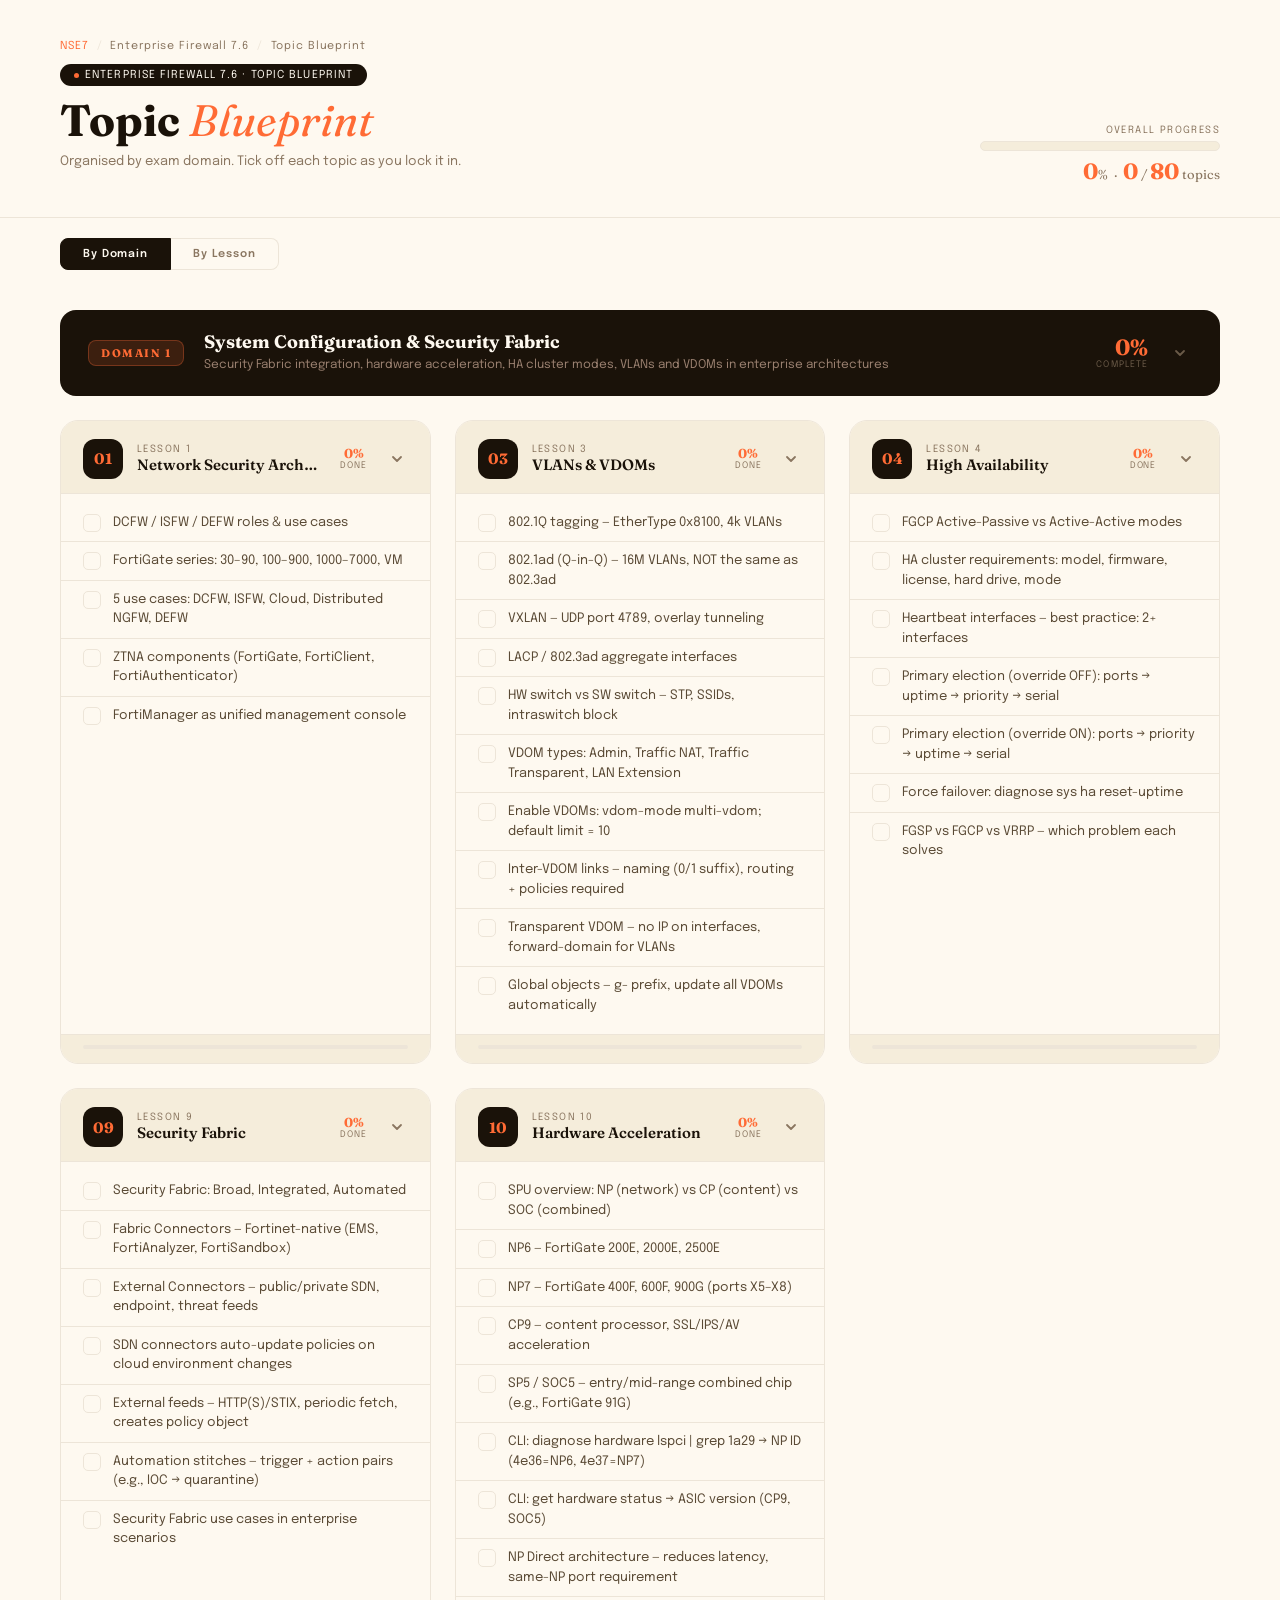
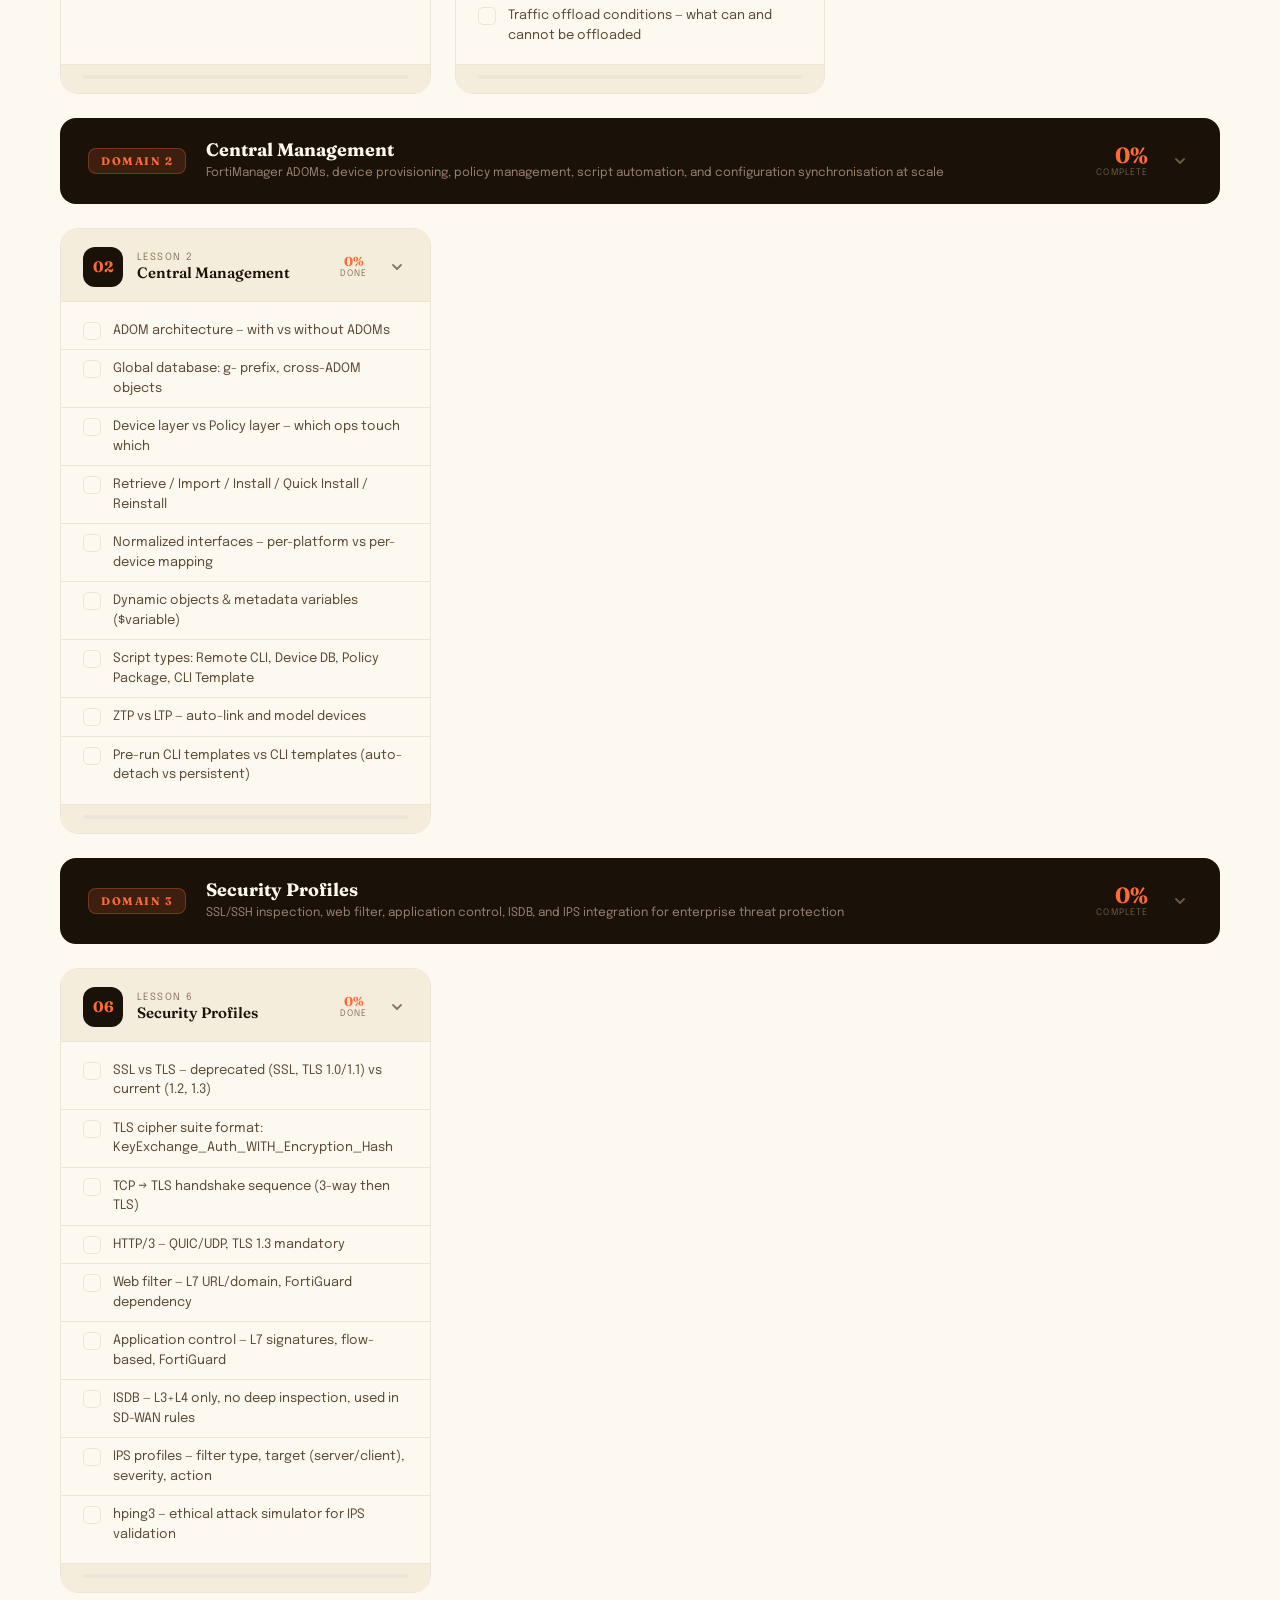
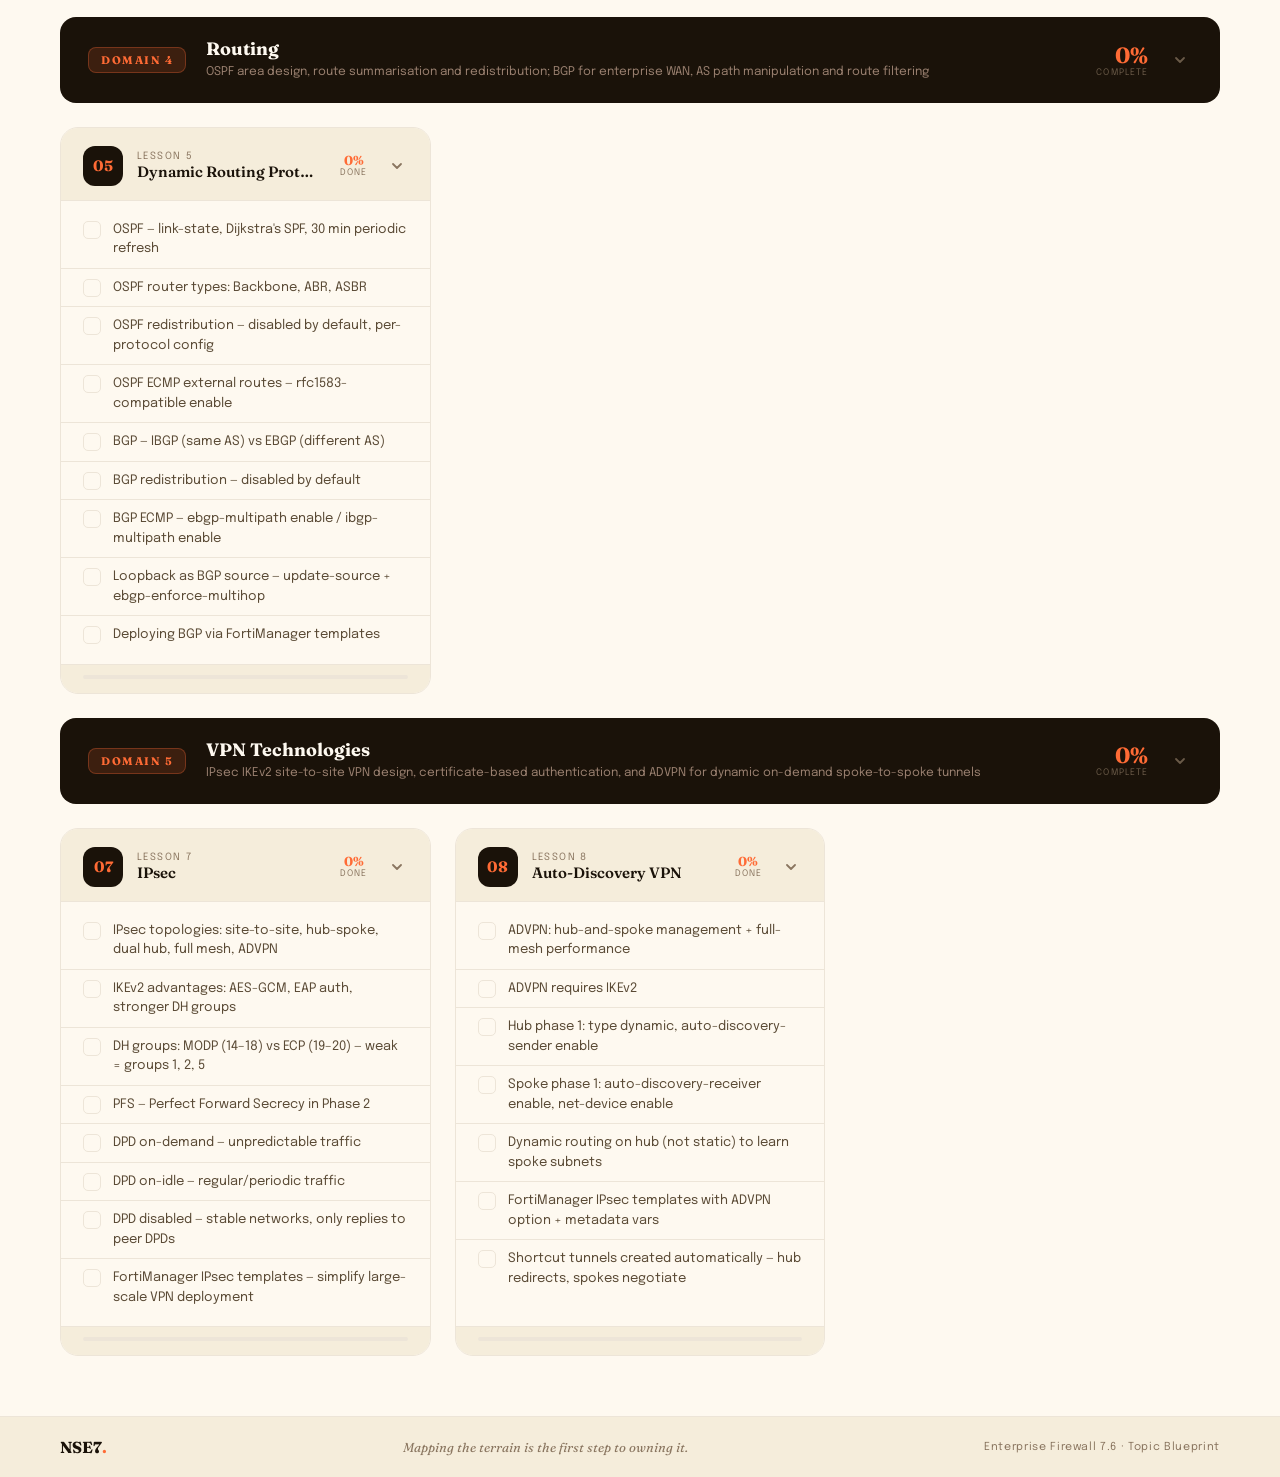
==== commit a3ecde89: "Add files via upload" ====
--- a/pages/enterprise-firewall-blueprint.html
+++ b/pages/enterprise-firewall-blueprint.html
@@ -1,6 +1,6 @@
 <!DOCTYPE html>
 <html lang="en">
-<head>
+<head><script>if(sessionStorage.getItem('pt')){document.documentElement.classList.add('pt-init')}</script>
 <meta charset="UTF-8">
 <meta name="viewport" content="width=device-width, initial-scale=1.0">
 <title>Enterprise Firewall 7.6 — Topic Blueprint</title>
@@ -868,6 +868,7 @@
 
 <footer>
   <div class="footer-left">NSE7<span>.</span></div>
+  <span style="font-family:'Fraunces',serif;font-size:13px;font-style:italic;color:var(--ink-muted);">Mapping the terrain is the first step to owning it.</span>
   <div class="footer-right">Enterprise Firewall 7.6 · Topic Blueprint</div>
 </footer>
 
@@ -948,5 +949,6 @@
   updateGlobal();
 </script>
 
+<script src="../assets/transitions.js"></script>
 </body>
 </html>
--- a/assets/template.css
+++ b/assets/template.css
@@ -32,6 +32,9 @@
 
 * { margin: 0; padding: 0; box-sizing: border-box; }
 
+/* hide body before pt overlay is ready (prevents transition blink) */
+html.pt-init body { opacity: 0; }
+
 body { font-family: 'Epilogue', sans-serif; background: var(--cream); color: var(--ink); min-height: 100vh; }
 
 /* ── HEADER ── */
